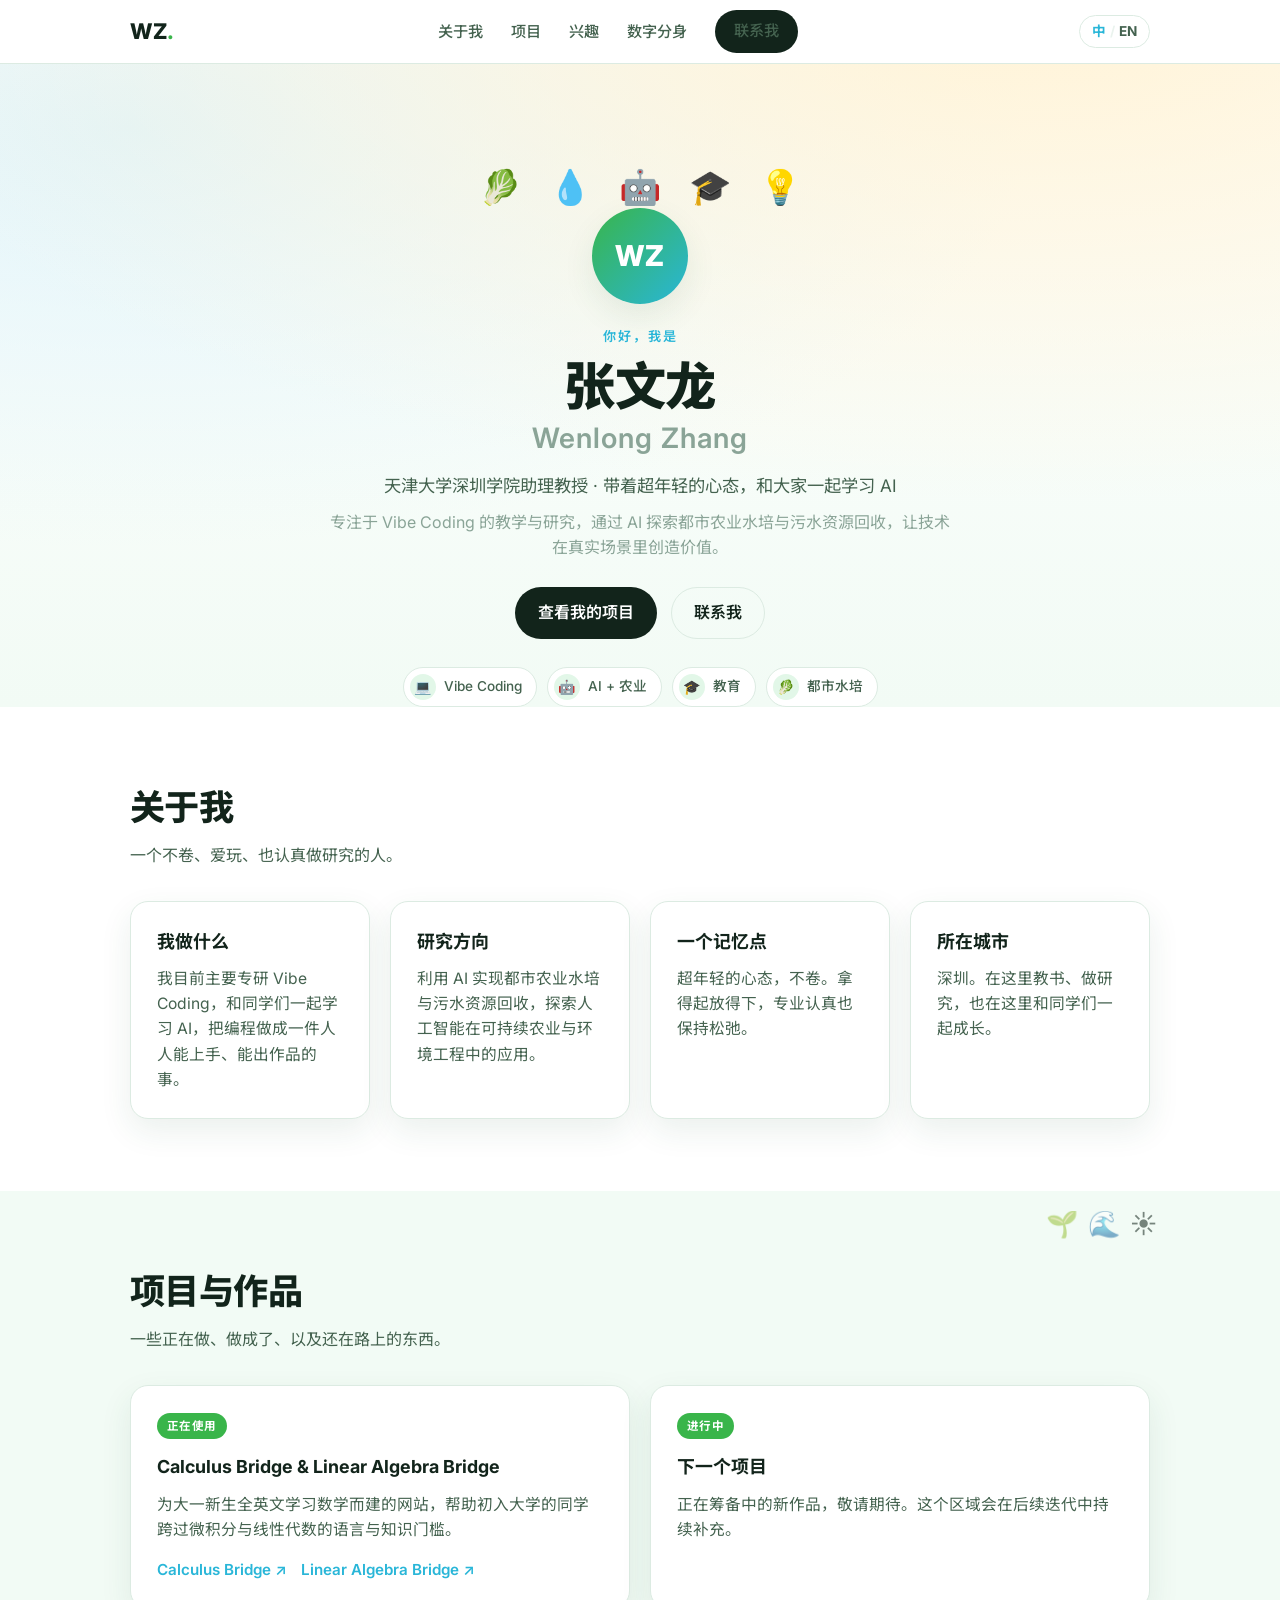
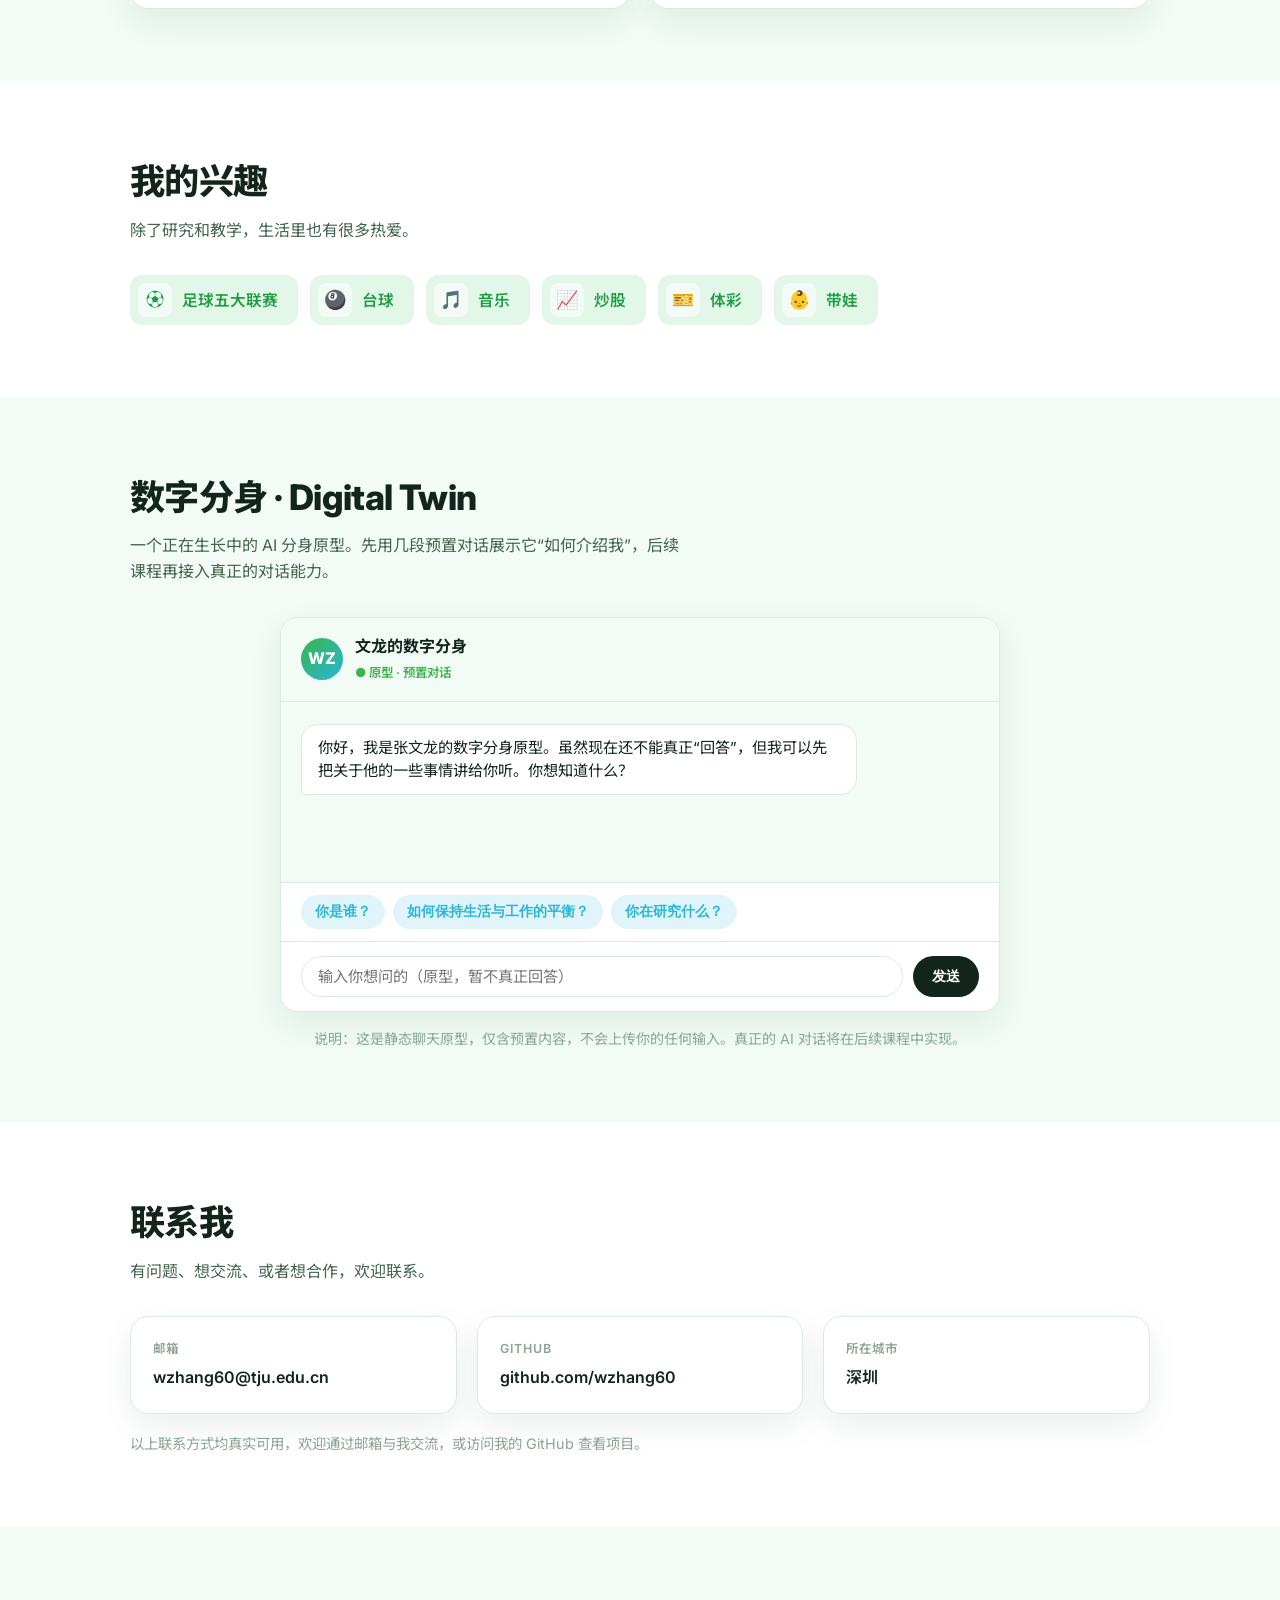
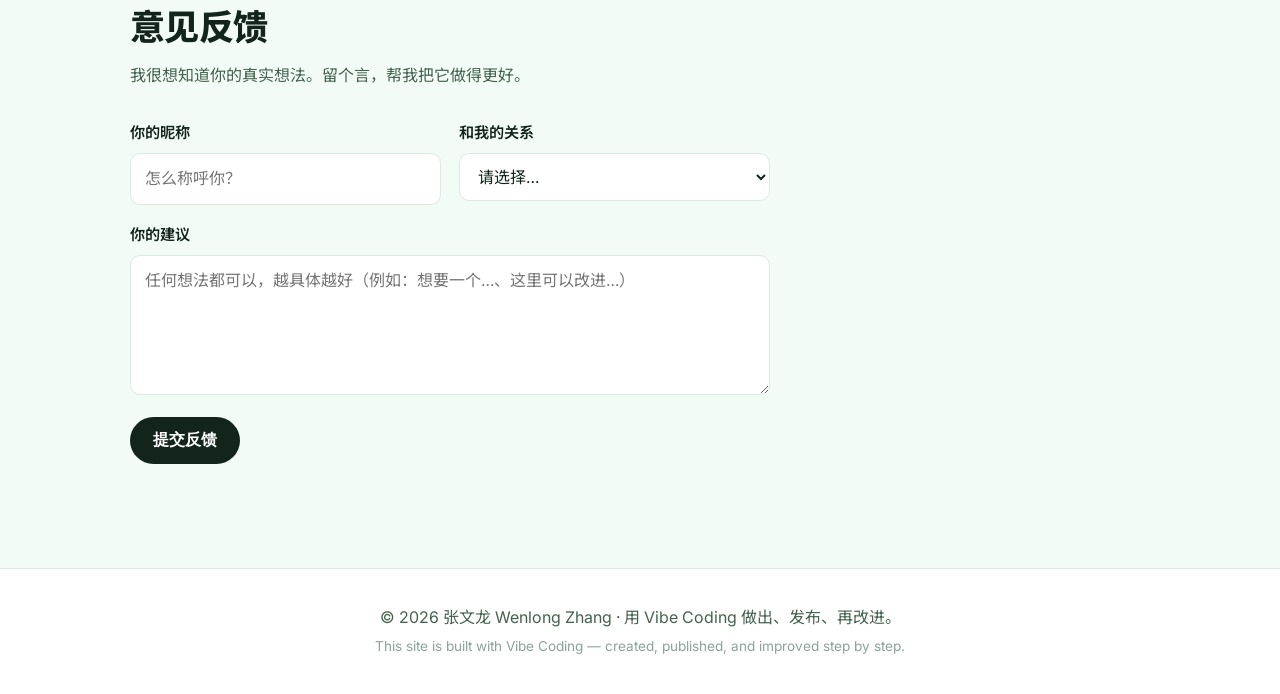
==== index.html @ 44306ead "Add files via upload" ====
<!DOCTYPE html>
<html lang="zh-CN">
<head>
  <meta charset="UTF-8" />
  <meta name="viewport" content="width=device-width, initial-scale=1.0" />
  <meta name="description" content="张文龙（Wenlong Zhang）的个人主页 —— 天津大学深圳学院助理教授，专注 Vibe Coding，通过 AI 实现都市农业水培与污水资源回收。" />
  <meta name="author" content="张文龙 Wenlong Zhang" />
  <title>张文龙 Wenlong Zhang · 个人主页</title>
  <link rel="preconnect" href="https://fonts.googleapis.com" />
  <link rel="preconnect" href="https://fonts.gstatic.com" crossorigin />
  <link href="https://fonts.googleapis.com/css2?family=Inter:wght@400;500;600;700;800&family=Noto+Sans+SC:wght@400;500;700;900&display=swap" rel="stylesheet" />
  <link rel="stylesheet" href="css/styles.css" />
</head>
<body data-lang="zh">
  <!-- 顶部导航 -->
  <header class="site-header">
    <nav class="nav container" aria-label="主导航">
      <a class="nav__brand" href="#top">WZ<span class="nav__brand-dot">.</span></a>
      <button class="nav__toggle" id="navToggle" aria-label="展开菜单" aria-expanded="false">
        <span></span><span></span><span></span>
      </button>
      <ul class="nav__list" id="navList">
        <li><a href="#about">关于我</a></li>
        <li><a href="#projects">项目</a></li>
        <li><a href="#interests">兴趣</a></li>
        <li><a href="#digital-twin">数字分身</a></li>
        <li><a class="btn btn--primary btn--small" href="#contact">联系我</a></li>
      </ul>
      <a class="lang-switch" href="index-en.html" aria-label="Switch to English">
        <span class="lang-switch__cur">中</span><span class="lang-switch__bar">/</span><span>EN</span>
      </a>
    </nav>
  </header>

  <main id="top">
    <!-- Hero 首屏 -->
    <section class="hero">
      <div class="hero__visual" aria-hidden="true">
        <span class="hero__emoji">🥬</span>
        <span class="hero__emoji">💧</span>
        <span class="hero__emoji">🤖</span>
        <span class="hero__emoji">🎓</span>
        <span class="hero__emoji">💡</span>
      </div>
      <div class="container hero__inner">
        <div class="hero__avatar" aria-hidden="true">
          <!-- 头像占位：字母徽标，等真实头像后再替换 -->
          <span class="hero__avatar-initials">WZ</span>
        </div>
        <p class="hero__eyebrow">你好，我是</p>
        <h1 class="hero__name">张文龙 <span class="hero__name-en">Wenlong Zhang</span></h1>
        <p class="hero__tagline">天津大学深圳学院助理教授 · 带着超年轻的心态，和大家一起学习 AI</p>
        <p class="hero__desc">专注于 Vibe Coding 的教学与研究，通过 AI 探索都市农业水培与污水资源回收，让技术在真实场景里创造价值。</p>
        <div class="hero__actions">
          <a class="btn btn--primary" href="#projects">查看我的项目</a>
          <a class="btn btn--ghost" href="#contact">联系我</a>
        </div>
        <div class="hero__chips" aria-label="标签">
          <span class="chip"><span class="chip__icon" aria-hidden="true">💻</span>Vibe Coding</span>
          <span class="chip"><span class="chip__icon" aria-hidden="true">🤖</span>AI + 农业</span>
          <span class="chip"><span class="chip__icon" aria-hidden="true">🎓</span>教育</span>
          <span class="chip"><span class="chip__icon" aria-hidden="true">🥬</span>都市水培</span>
        </div>
      </div>
    </section>

    <!-- 关于我 -->
    <section id="about" class="section">
      <div class="container">
        <h2 class="section__title">关于我</h2>
        <p class="section__lead">一个不卷、爱玩、也认真做研究的人。</p>
        <div class="card-grid">
          <article class="card">
            <h3 class="card__title">我做什么</h3>
            <p class="card__body">我目前主要专研 Vibe Coding，和同学们一起学习 AI，把编程做成一件人人能上手、能出作品的事。</p>
          </article>
          <article class="card">
            <h3 class="card__title">研究方向</h3>
            <p class="card__body">利用 AI 实现都市农业水培与污水资源回收，探索人工智能在可持续农业与环境工程中的应用。</p>
          </article>
          <article class="card">
            <h3 class="card__title">一个记忆点</h3>
            <p class="card__body">超年轻的心态，不卷。拿得起放得下，专业认真也保持松弛。</p>
          </article>
          <article class="card">
            <h3 class="card__title">所在城市</h3>
            <p class="card__body">深圳。在这里教书、做研究，也在这里和同学们一起成长。</p>
          </article>
        </div>
      </div>
    </section>

    <!-- 项目 / 作品 -->
    <section id="projects" class="section section--alt section--with-banner">
      <div class="banner-float" aria-hidden="true">
        <span class="banner-float__emoji">🌱</span>
        <span class="banner-float__emoji">🌊</span>
        <span class="banner-float__emoji">☀️</span>
      </div>
      <div class="container">
        <h2 class="section__title">项目与作品</h2>
        <p class="section__lead">一些正在做、做成了、以及还在路上的东西。</p>
        <div class="card-grid">
          <article class="card card--project">
            <div class="card__badge">正在使用</div>
            <h3 class="card__title">Calculus Bridge &amp; Linear Algebra Bridge</h3>
            <p class="card__body">为大一新生全英文学习数学而建的网站，帮助初入大学的同学跨过微积分与线性代数的语言与知识门槛。</p>
            <div class="card__links">
              <a class="text-link" href="https://wzhang60.github.io/calculus-bridge/" target="_blank" rel="noopener noreferrer">Calculus Bridge ↗</a>
              <a class="text-link" href="https://wzhang60.github.io/Linear-Algebra-Bridge/" target="_blank" rel="noopener noreferrer">Linear Algebra Bridge ↗</a>
            </div>
          </article>
          <article class="card card--project">
            <div class="card__badge">进行中</div>
            <h3 class="card__title">下一个项目</h3>
            <p class="card__body">正在筹备中的新作品，敬请期待。这个区域会在后续迭代中持续补充。</p>
          </article>
        </div>
      </div>
    </section>

    <!-- 兴趣爱好 -->
    <section id="interests" class="section">
      <div class="container">
        <h2 class="section__title">我的兴趣</h2>
        <p class="section__lead">除了研究和教学，生活里也有很多热爱。</p>
        <ul class="interest-list">
          <li class="interest-list__item"><span class="interest-list__icon" aria-hidden="true">⚽</span>足球五大联赛</li>
          <li class="interest-list__item"><span class="interest-list__icon" aria-hidden="true">🎱</span>台球</li>
          <li class="interest-list__item"><span class="interest-list__icon" aria-hidden="true">🎵</span>音乐</li>
          <li class="interest-list__item"><span class="interest-list__icon" aria-hidden="true">📈</span>炒股</li>
          <li class="interest-list__item"><span class="interest-list__icon" aria-hidden="true">🎫</span>体彩</li>
          <li class="interest-list__item"><span class="interest-list__icon" aria-hidden="true">👶</span>带娃</li>
        </ul>
      </div>
    </section>

    <!-- 数字分身静态聊天原型 -->
    <section id="digital-twin" class="section section--alt">
      <div class="container">
        <h2 class="section__title">数字分身 · Digital Twin</h2>
        <p class="section__lead">一个正在生长中的 AI 分身原型。先用几段预置对话展示它“如何介绍我”，后续课程再接入真正的对话能力。</p>
        <div class="twin-app">
          <div class="twin-app__head">
            <span class="twin-app__avatar" aria-hidden="true">WZ</span>
            <div>
              <strong>文龙的数字分身</strong>
              <span class="twin-app__status">● 原型 · 预置对话</span>
            </div>
          </div>
          <div class="twin-app__body" id="twinBody" aria-live="polite">
            <div class="msg msg--bot">
              <div class="msg__body">你好，我是张文龙的数字分身原型。虽然现在还不能真正“回答”，但我可以先把关于他的一些事情讲给你听。你想知道什么？</div>
            </div>
          </div>
          <div class="twin-app__suggest" id="twinSuggest">
            <button type="button" class="suggest-chip" data-q="你是谁？">你是谁？</button>
            <button type="button" class="suggest-chip" data-q="你如何保持生活和工作的平衡？">如何保持生活与工作的平衡？</button>
            <button type="button" class="suggest-chip" data-q="你在研究什么？">你在研究什么？</button>
          </div>
          <form class="twin-app__input" id="twinForm">
            <input type="text" id="twinInput" placeholder="输入你想问的（原型，暂不真正回答）" autocomplete="off" />
            <button type="submit" class="btn btn--primary btn--small">发送</button>
          </form>
        </div>
        <p class="twin-note">说明：这是静态聊天原型，仅含预置内容，不会上传你的任何输入。真正的 AI 对话将在后续课程中实现。</p>
      </div>
    </section>

    <!-- 联系方式 -->
    <section id="contact" class="section">
      <div class="container">
        <h2 class="section__title">联系我</h2>
        <p class="section__lead">有问题、想交流、或者想合作，欢迎联系。</p>
        <div class="contact-links">
          <a class="contact-card" href="mailto:wzhang60@tju.edu.cn" id="emailLink">
            <span class="contact-card__label">邮箱</span>
            <span class="contact-card__value" id="emailValue">wzhang60@tju.edu.cn</span>
          </a>
          <a class="contact-card" href="https://github.com/wzhang60" target="_blank" rel="noopener noreferrer" id="githubLink">
            <span class="contact-card__label">GitHub</span>
            <span class="contact-card__value" id="githubValue">github.com/wzhang60</span>
          </a>
          <div class="contact-card">
            <span class="contact-card__label">所在城市</span>
            <span class="contact-card__value">深圳</span>
          </div>
        </div>
        <p class="contact-note">以上联系方式均真实可用，欢迎通过邮箱与我交流，或访问我的 GitHub 查看项目。</p>
      </div>
    </section>
  
    <!-- 意见反馈 -->
    <section id="feedback" class="section section--alt">
      <div class="container">
        <h2 class="section__title">意见反馈</h2>
        <p class="section__lead">我很想知道你的真实想法。留个言，帮我把它做得更好。</p>
        <form class="fb-form" id="feedbackForm" novalidate>
          <div class="fb-fields">
            <div class="fb-field">
              <label class="fb-label" for="fbVisitorName">你的昵称</label>
              <input class="fb-input" type="text" id="fbVisitorName" name="visitor_name" maxlength="80" placeholder="怎么称呼你？" autocomplete="nickname" />
            </div>
            <div class="fb-field">
              <label class="fb-label" for="fbRelationship">和我的关系</label>
              <select class="fb-input" id="fbRelationship" name="relationship">
                <option value="">请选择…</option>
                <option value="friend">朋友</option>
                <option value="family">亲人</option>
                <option value="classmate">同学</option>
                <option value="colleague">同事</option>
                <option value="teacher">老师</option>
                <option value="student">学生</option>
                <option value="other">其他</option>
              </select>
            </div>
            <div class="fb-field fb-field--wide">
              <label class="fb-label" for="fbMessage">你的建议</label>
              <textarea class="fb-input fb-textarea" id="fbMessage" name="message" maxlength="2000" placeholder="任何想法都可以，越具体越好（例如：想要一个…、这里可以改进…）"></textarea>
            </div>
          </div>
          <div class="fb-actions">
            <button type="submit" class="btn btn--primary" id="fbSubmit">提交反馈</button>
          </div>
          <p class="fb-status" id="fbStatus" role="status" aria-live="polite"></p>
        </form>
      </div>
    </section>

</main>

  <footer class="site-footer">
    <div class="container">
      <p>© 2026 张文龙 Wenlong Zhang · 用 Vibe Coding 做出、发布、再改进。</p>
      <p class="site-footer__small">This site is built with Vibe Coding — created, published, and improved step by step.</p>
    </div>
  </footer>

  <script src="js/main.js"></script>
  <script src="js/feedback.js"></script>
</body>
</html>
---- css/styles.css ----
/* ==========================================================================
   寮犳枃榫?路 涓汉涓婚〉 V2
   璁捐璇█锛氶兘甯傚啘涓氭按鍩逛富棰?鈥斺€?鍏?/ 姘?/ 缁垮彾鑿?/ 娓呮柊娌绘剤 / 娲绘臣绉戞妧
   涓昏壊鏉匡細鏅ㄥ厜閲?路 姘村煿闈?路 缁垮彾缁?路 娓呴€忚摑 路 鏆栫櫧
   ========================================================================== */

:root {
  /* 鑹插僵绯荤粺锛堟按鍩逛富棰橈級 */
  --c-bg: #ffffff;
  --c-bg-alt: #f2fbf5;        /* 娴呮按鍩圭豢搴?*/
  --c-ink: #12241b;          /* 娣卞眰澧ㄧ豢/涓绘枃瀛?*/
  --c-ink-soft: #44624f;      /* 娆＄骇鏂囧瓧锛堟按钘荤豢锛?*/
  --c-ink-mute: #8aa497;      /* 寮卞寲鏂囧瓧 */

  /* 鏅ㄥ厜閲戦粍 鈥斺€?鍏?*/
  --c-sun: #ffb830;           /* 闃冲厜閲?*/
  --c-sun-soft: #fff3d6;      /* 鏅ㄥ厜搴?*/
  --c-sun-line: #f3dca8;

  /* 缁垮彾缁?鈥斺€?缁垮彾鑿?*/
  --c-leaf: #39b54a;          /* 涓荤豢鍙剁豢 */
  --c-leaf-deep: #1f9d43;     /* 娣辩繝缁?*/
  --c-leaf-soft: #e2f7e8;     /* 娴呯豢搴?*/
  --c-lime: #a8d94a;          /* 鏄庝寒闈掓煚 */

  /* 娓呴€忚摑/姘村煿闈?鈥斺€?姘?*/
  --c-aqua: #29b6d8;          /* 姘村煿闈掞紙涓伙級 */
  --c-water: #3aa9e0;         /* 娓呮緢姘磋摑 */
  --c-water-deep: #1f7ea8;    /* 娣辨按钃?*/
  --c-aqua-soft: #e1f4fa;     /* 娴呮按钃濆簳 */

  --c-line: #dcebe2;          /* 鍒嗛殧绾匡紙娴呯豢锛?*/

  /* 鍦嗚涓庨槾褰?*/
  --radius: 18px;
  --radius-sm: 12px;
  --shadow: 0 12px 32px rgba(30, 90, 55, 0.09);
  --shadow-hover: 0 20px 44px rgba(30, 90, 55, 0.16);

  /* 甯冨眬 */
  --container: 1060px;
  --gap: 20px;
  --header-h: 64px;
}

/* --- Reset --- */
*,
*::before,
*::after { box-sizing: border-box; }
html { scroll-behavior: smooth; }
body {
  margin: 0;
  font-family: "Inter", "Noto Sans SC", system-ui, -apple-system, Segoe UI, Roboto, sans-serif;
  color: var(--c-ink);
  background: var(--c-bg);
  line-height: 1.6;
  -webkit-font-smoothing: antialiased;
}
a { color: inherit; text-decoration: none; }
ul { list-style: none; margin: 0; padding: 0; }
h1, h2, h3, p { margin: 0; }

.container {
  width: 100%;
  max-width: var(--container);
  margin: 0 auto;
  padding: 0 var(--gap);
}

/* --- 椤堕儴瀵艰埅 --- */
.site-header {
  position: sticky;
  top: 0;
  z-index: 50;
  background: rgba(255, 255, 255, 0.82);
  backdrop-filter: saturate(180%) blur(12px);
  border-bottom: 1px solid var(--c-line);
  height: var(--header-h);
  display: flex;
  align-items: center;
}
.nav {
  display: flex;
  align-items: center;
  justify-content: space-between;
  width: 100%;
}
.nav__brand {
  font-weight: 800;
  font-size: 1.35rem;
  letter-spacing: 0.5px;
  color: var(--c-ink);
}
.nav__brand-dot { color: var(--c-leaf); }
.nav__list {
  display: flex;
  align-items: center;
  gap: 28px;
}
.nav__list a {
  font-size: 0.95rem;
  color: var(--c-ink-soft);
  font-weight: 500;
  transition: color 0.15s ease;
}
.nav__list a:hover { color: var(--c-aqua); }
.lang-switch {
  margin-left: 18px;
  font-size: 0.85rem;
  font-weight: 700;
  color: var(--c-ink-soft);
  white-space: nowrap;
  border: 1px solid var(--c-line);
  border-radius: 999px;
  padding: 5px 12px;
  display: inline-flex;
  align-items: center;
  gap: 4px;
  transition: color 0.15s ease, border-color 0.15s ease, background 0.15s ease;
}
.lang-switch__cur { color: var(--c-aqua); }
.lang-switch__bar { color: var(--c-line); opacity: 0.6; }
.lang-switch:hover { color: var(--c-aqua); border-color: var(--c-aqua); }
@media (max-width: 720px) {
  .lang-switch { margin-left: 0; position: absolute; right: 64px; top: 18px; }
}

/* 姹夊牎鎸夐挳锛堢Щ鍔ㄧ锛?*/
.nav__toggle {
  display: none;
  flex-direction: column;
  gap: 5px;
  background: none;
  border: 0;
  cursor: pointer;
  padding: 8px;
}
.nav__toggle span {
  width: 24px;
  height: 2px;
  background: var(--c-ink);
  border-radius: 2px;
  transition: transform 0.2s ease, opacity 0.2s ease;
}

/* --- 鎸夐挳 --- */
.btn {
  display: inline-flex;
  align-items: center;
  justify-content: center;
  gap: 6px;
  font-weight: 600;
  font-size: 1rem;
  padding: 12px 22px;
  border-radius: 999px;
  border: 1px solid transparent;
  cursor: pointer;
  transition: transform 0.12s ease, box-shadow 0.2s ease, background 0.2s ease;
}
.btn:active { transform: translateY(1px); }
.btn--primary {
  background: var(--c-ink);
  color: #fff;
}
.btn--primary:hover {
  background: var(--c-aqua);
  box-shadow: var(--shadow-hover);
}
.btn--ghost {
  background: transparent;
  color: var(--c-ink);
  border-color: var(--c-line);
}
.btn--ghost:hover { border-color: var(--c-leaf); color: var(--c-leaf); }
.btn--small { padding: 8px 18px; font-size: 0.9rem; }

/* --- Hero --- */
.hero {
  position: relative;
  overflow: hidden;
  padding: 72px 0 0;
  background:
    radial-gradient(1200px 500px at 80% -10%, var(--c-sun-soft), transparent),
    radial-gradient(900px 420px at 10% 10%, var(--c-aqua-soft), transparent),
    linear-gradient(180deg, #fff 0%, var(--c-bg-alt) 100%);
}
.hero__visual {
  position: relative;
  width: 100%;
  margin: 34px auto 0;
  max-width: 640px;
  padding: 0 var(--gap);
  text-align: center;
}
.hero__visual::before {
  content: '';
  position: absolute;
  inset: -18px;
  background: linear-gradient(135deg, var(--c-sun-soft), var(--c-aqua-soft));
  border-radius: calc(var(--radius) + 12px);
  z-index: -1;
  opacity: 0.6;
}
.hero__emoji {
  display: inline-block;
  font-size: 34px;
  line-height: 1;
  margin: 0 12px;
  vertical-align: middle;
}
.hero__inner {
  position: relative;
  z-index: 2;
  text-align: center;
  padding-top: 4px;
}
.hero__avatar {
  width: 96px;
  height: 96px;
  margin: 0 auto 22px;
  border-radius: 50%;
  background: linear-gradient(135deg, var(--c-leaf), var(--c-aqua));
  display: flex;
  align-items: center;
  justify-content: center;
  box-shadow: var(--shadow);
}
.hero__avatar-initials {
  color: #fff;
  font-weight: 800;
  font-size: 1.8rem;
  letter-spacing: 1px;
}
.hero__eyebrow {
  color: var(--c-aqua);
  font-weight: 600;
  letter-spacing: 2px;
  text-transform: uppercase;
  font-size: 0.82rem;
  margin-bottom: 10px;
}
.hero__name {
  font-size: clamp(2rem, 6vw, 3.2rem);
  font-weight: 900;
  line-height: 1.15;
  letter-spacing: -0.5px;
}
.hero__name-en {
  display: block;
  font-size: 0.55em;
  font-weight: 600;
  color: var(--c-ink-mute);
  letter-spacing: 1px;
  margin-top: 6px;
}
.hero__tagline {
  margin: 18px auto 10px;
  max-width: 640px;
  color: var(--c-ink-soft);
  font-size: 1.08rem;
}
.hero__desc {
  max-width: 620px;
  margin: 0 auto;
  color: var(--c-ink-mute);
  font-size: 1rem;
}
.hero__actions {
  margin-top: 26px;
  display: flex;
  gap: 14px;
  justify-content: center;
  flex-wrap: wrap;
}
.hero__chips {
  margin-top: 28px;
  display: flex;
  flex-wrap: wrap;
  gap: 10px;
  justify-content: center;
}
.chip {
  background: #fff;
  border: 1px solid var(--c-line);
  color: var(--c-ink-soft);
  font-size: 0.85rem;
  font-weight: 500;
  padding: 6px 14px 6px 6px;
  border-radius: 999px;
  display: flex;
  align-items: center;
  gap: 8px;
}
.chip__icon {
  width: 26px;
  height: 26px;
  border-radius: 50%;
  display: inline-flex;
  align-items: center;
  justify-content: center;
  background: var(--c-leaf-soft);
  font-size: 14px;
  line-height: 1;
  flex: 0 0 26px;
}

/* --- 板块横幅浮动装饰 --- */
.section--with-banner { position: relative; }
.section--with-banner .container { position: relative; z-index: 1; }
.banner-float {
  position: absolute;
  top: 20px;
  right: 20px;
  width: 220px;
  opacity: 0.55;
  pointer-events: none;
  z-index: 0;
  border-radius: var(--radius);
  overflow: hidden;
}
.banner-float__emoji {
  display: inline-block;
  font-size: 26px;
  line-height: 1;
  margin-left: 6px;
}
@media (max-width: 720px) { .banner-float { display: none; } }
.banner-float__emoji {
  display: inline-block;
  font-size: 26px;
  line-height: 1;
  margin-left: 6px;
}

/* --- 閫氱敤 Section --- */
.section { padding: 72px 0; }
.section--alt { background: var(--c-bg-alt); }
.section__title {
  font-size: clamp(1.6rem, 4vw, 2.2rem);
  font-weight: 800;
  letter-spacing: -0.6px;
  margin-bottom: 8px;
}
.section__lead {
  color: var(--c-ink-soft);
  margin-bottom: 32px;
  max-width: 560px;
}

/* --- 鍗＄墖缃戞牸 --- */
.card-grid {
  display: grid;
  grid-template-columns: repeat(auto-fit, minmax(240px, 1fr));
  gap: var(--gap);
}
.card {
  background: #fff;
  border: 1px solid var(--c-line);
  border-radius: var(--radius);
  padding: 26px;
  box-shadow: var(--shadow);
  transition: transform 0.16s ease, box-shadow 0.2s ease;
}
.card:hover { transform: translateY(-4px); box-shadow: var(--shadow-hover); }
.card__title {
  font-size: 1.12rem;
  font-weight: 700;
  margin-bottom: 10px;
}
.card__body { color: var(--c-ink-soft); font-size: 0.98rem; }

.card--project { position: relative; }
.card__badge {
  display: inline-block;
  font-size: 0.72rem;
  font-weight: 700;
  letter-spacing: 0.4px;
  padding: 4px 10px;
  border-radius: 999px;
  margin-bottom: 14px;
  color: #fff;
  background: var(--c-leaf);
}
.card__links {
  margin-top: 16px;
  display: flex;
  flex-wrap: wrap;
  gap: 14px;
}
.text-link {
  color: var(--c-aqua);
  font-weight: 600;
  font-size: 0.95rem;
}
.text-link:hover { text-decoration: underline; }

/* --- 鍏磋叮 --- */
.interest-list {
  display: flex;
  flex-wrap: wrap;
  gap: 12px;
}
.interest-list__item {
  background: var(--c-leaf-soft);
  color: var(--c-leaf-deep);
  font-weight: 600;
  font-size: 0.98rem;
  padding: 8px 20px 8px 8px;
  border-radius: var(--radius-sm);
  display: flex;
  align-items: center;
  gap: 10px;
}
.interest-list__icon {
  width: 34px;
  height: 34px;
  border-radius: 8px;
  display: inline-flex;
  align-items: center;
  justify-content: center;
  background: var(--c-bg-alt);
  font-size: 18px;
  line-height: 1;
  flex: 0 0 34px;
}

/* --- 鏁板瓧鍒嗚韩鑱婂ぉ鍘熷瀷 --- */
.twin-app {
  background: #fff;
  border: 1px solid var(--c-line);
  border-radius: var(--radius);
  box-shadow: var(--shadow);
  overflow: hidden;
  max-width: 720px;
  margin: 0 auto;
  display: flex;
  flex-direction: column;
}
.twin-app__head {
  display: flex;
  align-items: center;
  gap: 12px;
  padding: 16px 20px;
  border-bottom: 1px solid var(--c-line);
  background: var(--c-bg-alt);
}
.twin-app__avatar {
  width: 42px;
  height: 42px;
  border-radius: 50%;
  background: linear-gradient(135deg, var(--c-leaf), var(--c-aqua));
  color: #fff;
  font-weight: 800;
  display: flex;
  align-items: center;
  justify-content: center;
}
.twin-app__head strong { display: block; font-size: 1rem; }
.twin-app__status {
  font-size: 0.78rem;
  color: var(--c-leaf);
  font-weight: 600;
}
.twin-app__body {
  padding: 22px 20px;
  min-height: 180px;
  max-height: 360px;
  overflow-y: auto;
  background: var(--c-bg-alt);
  display: flex;
  flex-direction: column;
  gap: 14px;
}
.msg { display: flex; }
.msg--bot { justify-content: flex-start; }
.msg--user { justify-content: flex-end; }
.msg__body {
  max-width: 82%;
  padding: 12px 16px;
  border-radius: 16px;
  font-size: 0.95rem;
  line-height: 1.5;
}
.msg--bot .msg__body {
  background: #fff;
  border: 1px solid var(--c-line);
  color: var(--c-ink);
  border-bottom-left-radius: 4px;
}
.msg--user .msg__body {
  background: var(--c-aqua);
  color: #fff;
  border-bottom-right-radius: 4px;
}
.twin-app__suggest {
  padding: 12px 20px;
  display: flex;
  flex-wrap: wrap;
  gap: 8px;
  border-top: 1px solid var(--c-line);
}
.suggest-chip {
  background: var(--c-aqua-soft);
  color: var(--c-aqua);
  border: 0;
  font-weight: 600;
  font-size: 0.85rem;
  padding: 8px 14px;
  border-radius: 999px;
  cursor: pointer;
  transition: background 0.15s ease;
}
.suggest-chip:hover { background: var(--c-leaf-soft); color: var(--c-leaf); }
.twin-app__input {
  display: flex;
  gap: 10px;
  padding: 14px 20px;
  border-top: 1px solid var(--c-line);
}
.twin-app__input input {
  flex: 1;
  border: 1px solid var(--c-line);
  border-radius: 999px;
  padding: 10px 16px;
  font-size: 0.95rem;
  font-family: inherit;
}
.twin-app__input input:focus { outline: none; border-color: var(--c-aqua); }
.twin-note {
  margin-top: 16px;
  text-align: center;
  color: var(--c-ink-mute);
  font-size: 0.88rem;
}

/* --- 鑱旂郴鏂瑰紡 --- */
.contact-links {
  display: grid;
  grid-template-columns: repeat(auto-fit, minmax(220px, 1fr));
  gap: var(--gap);
}
.contact-card {
  background: #fff;
  border: 1px solid var(--c-line);
  border-radius: var(--radius);
  padding: 22px;
  display: flex;
  flex-direction: column;
  gap: 6px;
  box-shadow: var(--shadow);
  transition: transform 0.16s ease, box-shadow 0.2s ease, border-color 0.2s ease;
}
.contact-card:hover { transform: translateY(-4px); box-shadow: var(--shadow-hover); border-color: var(--c-aqua); }
.contact-card__label {
  font-size: 0.78rem;
  text-transform: uppercase;
  letter-spacing: 1px;
  color: var(--c-ink-mute);
  font-weight: 600;
}
.contact-card__value { font-weight: 600; font-size: 1rem; color: var(--c-ink); }
.contact-note { margin-top: 18px; color: var(--c-ink-mute); font-size: 0.9rem; }

/* --- 椤佃剼 --- */
.site-footer {
  border-top: 1px solid var(--c-line);
  padding: 36px 0;
  text-align: center;
  color: var(--c-ink-soft);
}
.site-footer__small { margin-top: 6px; color: var(--c-ink-mute); font-size: 0.85rem; }

/* --- 鍝嶅簲寮忥細绉诲姩绔?--- */
@media (max-width: 720px) {
  .section { padding: 56px 0; }
  .hero { padding: 52px 0 48px; }

  .nav__toggle { display: flex; }
  .nav__list {
    position: absolute;
    top: var(--header-h);
    left: 0;
    right: 0;
    flex-direction: column;
    align-items: flex-start;
    gap: 4px;
    background: #fff;
    border-bottom: 1px solid var(--c-line);
    padding: 14px 24px 20px;
    display: none;
    box-shadow: var(--shadow);
  }
  .nav__list.is-open { display: flex; }
  .nav__list li { width: 100%; }
  .nav__list a { display: block; padding: 10px 0; }

  .hero__actions .btn { width: 100%; }
}

/* ==========================================================================
   Feedback form (shared zh/en)
   Colors reuse existing CSS variables. Zero-dependency static page.
   ========================================================================== */
.fb-form { max-width: 640px; }
.fb-fields { display: grid; gap: 18px; grid-template-columns: 1fr; }
.fb-field { display: flex; flex-direction: column; gap: 8px; }
.fb-label { font-weight: 600; color: var(--c-ink); font-size: 0.95rem; }
.fb-input {
  font: inherit;
  width: 100%;
  padding: 12px 14px;
  border: 1px solid var(--c-line);
  border-radius: 10px;
  background: var(--c-bg);
  color: var(--c-ink);
  transition: border-color 0.2s ease, box-shadow 0.2s ease;
}
.fb-input:focus {
  outline: none;
  border-color: var(--c-leaf);
  box-shadow: 0 0 0 3px var(--c-leaf-soft);
}
.fb-textarea { min-height: 140px; resize: vertical; }
.fb-actions { margin-top: 22px; }
.fb-status {
  margin-top: 14px;
  font-size: 0.92rem;
  min-height: 1.2em;
}
.fb-status--ok { color: var(--c-leaf-deep); }
.fb-status--err { color: #c0392b; }
.fb-status--sending { color: var(--c-ink-soft); }

/* Wider message field on larger screens */
@media (min-width: 640px) {
  .fb-fields { grid-template-columns: 1fr 1fr; }
  .fb-field--wide { grid-column: 1 / -1; }
}
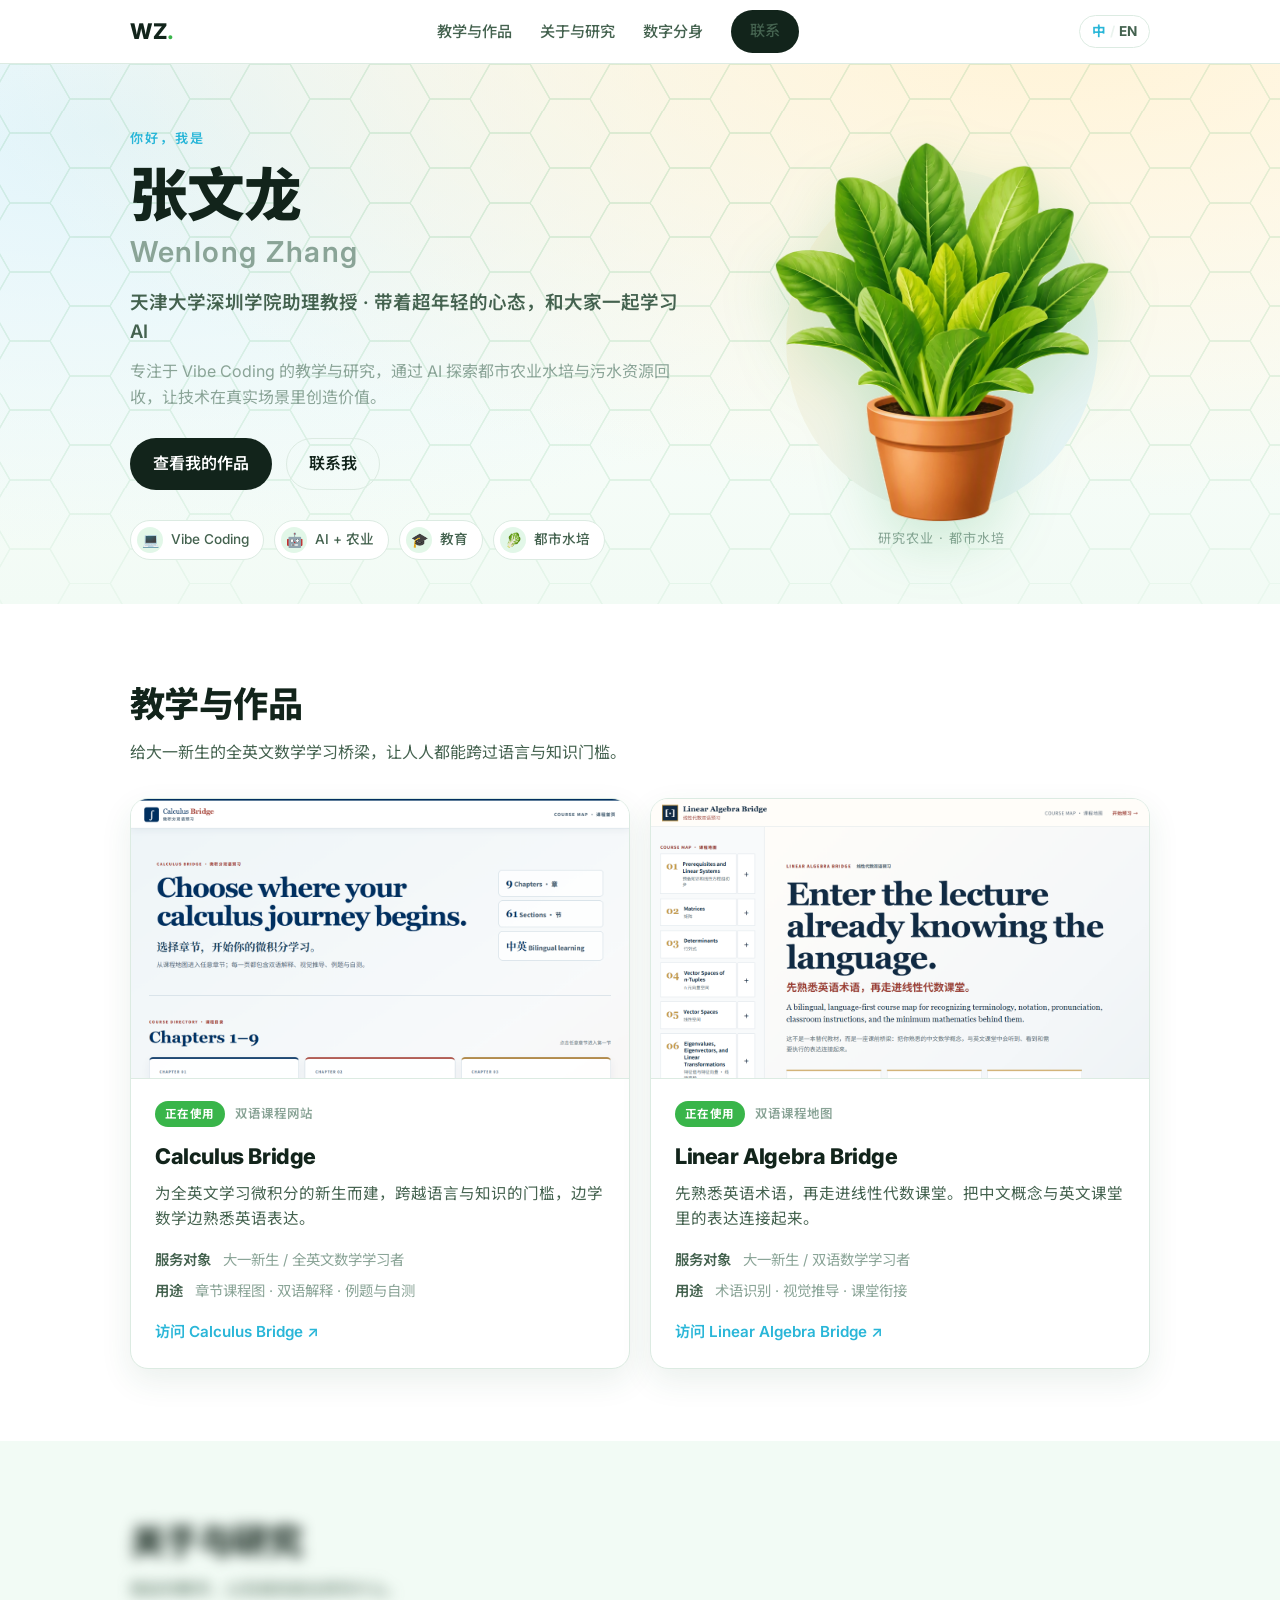
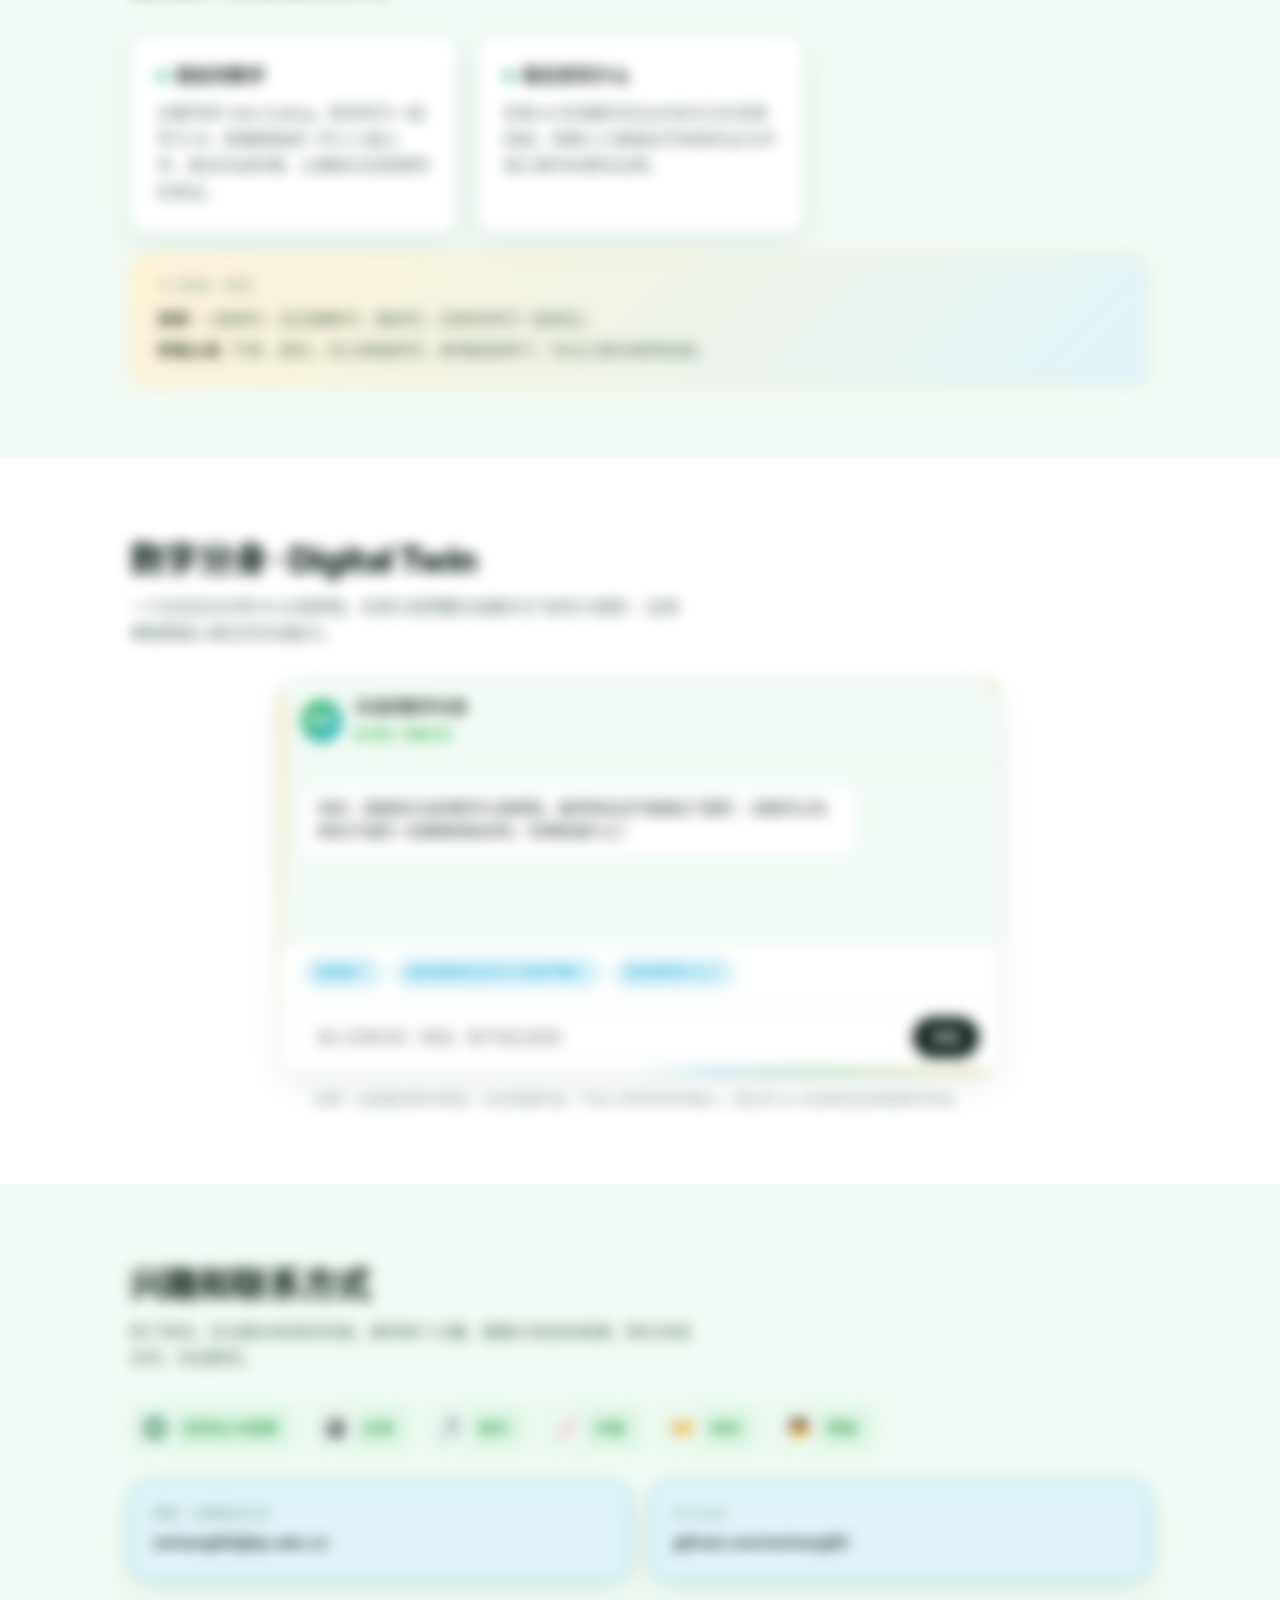
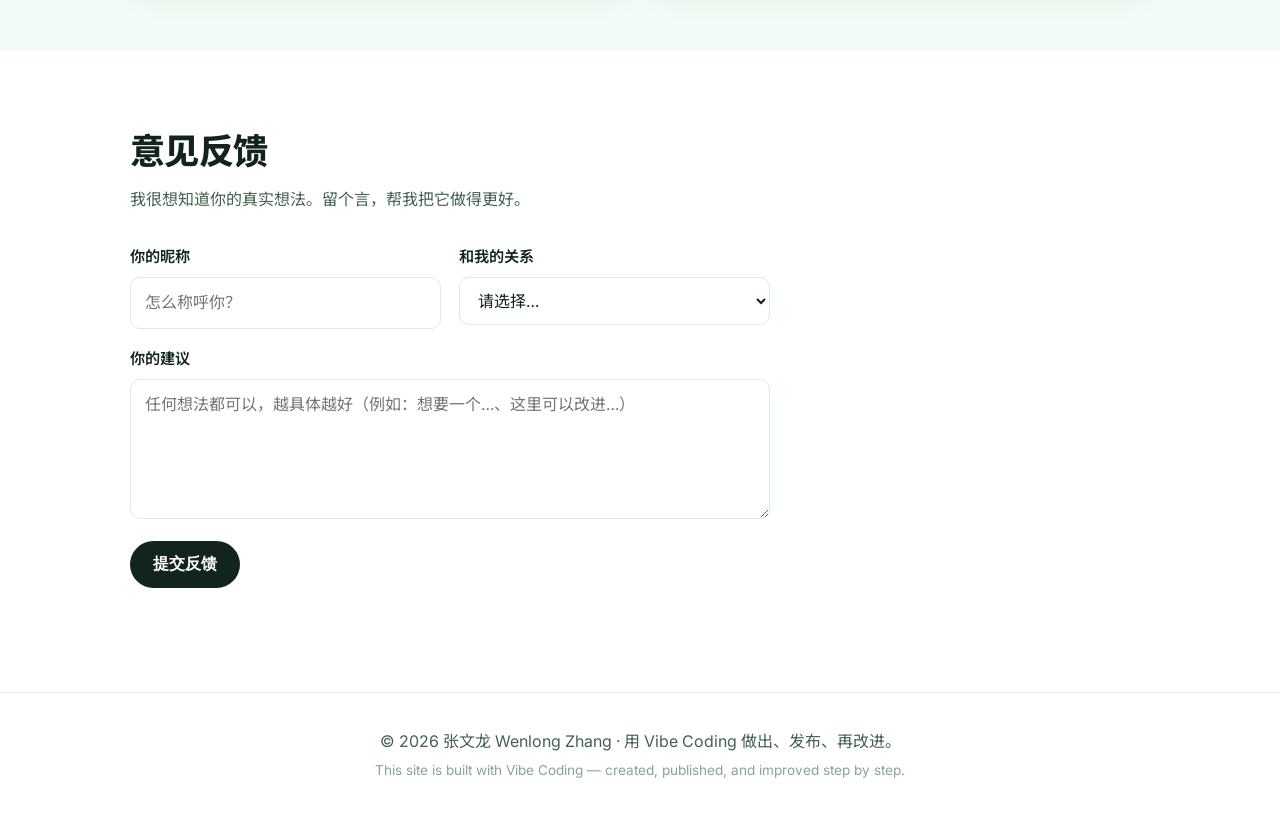
==== commit 3c3dae56: "v2.3: 兴趣与联系方式板块 + 数字分身问答 + 经典绿色足球图标" ====
--- a/index.html
+++ b/index.html
@@ -5,14 +5,22 @@
   <meta name="viewport" content="width=device-width, initial-scale=1.0" />
   <meta name="description" content="张文龙（Wenlong Zhang）的个人主页 —— 天津大学深圳学院助理教授，专注 Vibe Coding，通过 AI 实现都市农业水培与污水资源回收。" />
   <meta name="author" content="张文龙 Wenlong Zhang" />
-  <title>张文龙 Wenlong Zhang · 个人主页</title>
+  <title>张文龙 Wenlong Zhang · 个人主页 · V2.3 预览</title>
+  <!-- 预览 v2.3：方案A 双栏首屏 + 展示卡化教学与作品 + 收敛特效（六边形只放首屏，彩色动态边框只留数字分身） -->
   <link rel="preconnect" href="https://fonts.googleapis.com" />
   <link rel="preconnect" href="https://fonts.gstatic.com" crossorigin />
   <link href="https://fonts.googleapis.com/css2?family=Inter:wght@400;500;600;700;800&family=Noto+Sans+SC:wght@400;500;700;900&display=swap" rel="stylesheet" />
-  <link rel="stylesheet" href="css/styles.css" />
+  <link rel="stylesheet" href="css/styles.css?v=v23" />
+  <style>
+    /* 兜底内联样式：确保首屏身份信息优先清晰呈现，避免角色信息迟到 */
+    .hero__inner { opacity: 1; }
+  </style>
 </head>
 <body data-lang="zh">
-  <!-- 顶部导航 -->
+  <!-- 顶部滚动进度条（保留：轻量科技感） -->
+  <div class="scroll-progress" aria-hidden="true"><div class="scroll-progress__bar"></div></div>
+
+  <!-- 顶部导航：方案A 四段入口，保留中英文切换 -->
   <header class="site-header">
     <nav class="nav container" aria-label="主导航">
       <a class="nav__brand" href="#top">WZ<span class="nav__brand-dot">.</span></a>
@@ -20,11 +28,10 @@
         <span></span><span></span><span></span>
       </button>
       <ul class="nav__list" id="navList">
-        <li><a href="#about">关于我</a></li>
-        <li><a href="#projects">项目</a></li>
-        <li><a href="#interests">兴趣</a></li>
+        <li><a href="#works">教学与作品</a></li>
+        <li><a href="#about">关于与研究</a></li>
         <li><a href="#digital-twin">数字分身</a></li>
-        <li><a class="btn btn--primary btn--small" href="#contact">联系我</a></li>
+        <li><a class="btn btn--primary btn--small" href="#contact">联系</a></li>
       </ul>
       <a class="lang-switch" href="index-en.html" aria-label="Switch to English">
         <span class="lang-switch__cur">中</span><span class="lang-switch__bar">/</span><span>EN</span>
@@ -33,113 +40,108 @@
   </header>
 
   <main id="top">
-    <!-- Hero 首屏 -->
+    <!-- 首屏 Hero：方案A 双栏 —— 左侧身份信息，右侧缩小植物，让"研究农业"意象与身份同时出现 -->
     <section class="hero">
-      <div class="hero__visual" aria-hidden="true">
-        <span class="hero__emoji">🥬</span>
-        <span class="hero__emoji">💧</span>
-        <span class="hero__emoji">🤖</span>
-        <span class="hero__emoji">🎓</span>
-        <span class="hero__emoji">💡</span>
-      </div>
       <div class="container hero__inner">
-        <div class="hero__avatar" aria-hidden="true">
-          <!-- 头像占位：字母徽标，等真实头像后再替换 -->
-          <span class="hero__avatar-initials">WZ</span>
-        </div>
-        <p class="hero__eyebrow">你好，我是</p>
-        <h1 class="hero__name">张文龙 <span class="hero__name-en">Wenlong Zhang</span></h1>
-        <p class="hero__tagline">天津大学深圳学院助理教授 · 带着超年轻的心态，和大家一起学习 AI</p>
-        <p class="hero__desc">专注于 Vibe Coding 的教学与研究，通过 AI 探索都市农业水培与污水资源回收，让技术在真实场景里创造价值。</p>
-        <div class="hero__actions">
-          <a class="btn btn--primary" href="#projects">查看我的项目</a>
-          <a class="btn btn--ghost" href="#contact">联系我</a>
-        </div>
-        <div class="hero__chips" aria-label="标签">
-          <span class="chip"><span class="chip__icon" aria-hidden="true">💻</span>Vibe Coding</span>
-          <span class="chip"><span class="chip__icon" aria-hidden="true">🤖</span>AI + 农业</span>
-          <span class="chip"><span class="chip__icon" aria-hidden="true">🎓</span>教育</span>
-          <span class="chip"><span class="chip__icon" aria-hidden="true">🥬</span>都市水培</span>
-        </div>
-      </div>
-    </section>
-
-    <!-- 关于我 -->
-    <section id="about" class="section">
-      <div class="container">
-        <h2 class="section__title">关于我</h2>
-        <p class="section__lead">一个不卷、爱玩、也认真做研究的人。</p>
-        <div class="card-grid">
-          <article class="card">
-            <h3 class="card__title">我做什么</h3>
-            <p class="card__body">我目前主要专研 Vibe Coding，和同学们一起学习 AI，把编程做成一件人人能上手、能出作品的事。</p>
-          </article>
-          <article class="card">
-            <h3 class="card__title">研究方向</h3>
-            <p class="card__body">利用 AI 实现都市农业水培与污水资源回收，探索人工智能在可持续农业与环境工程中的应用。</p>
-          </article>
-          <article class="card">
-            <h3 class="card__title">一个记忆点</h3>
-            <p class="card__body">超年轻的心态，不卷。拿得起放得下，专业认真也保持松弛。</p>
-          </article>
-          <article class="card">
-            <h3 class="card__title">所在城市</h3>
-            <p class="card__body">深圳。在这里教书、做研究，也在这里和同学们一起成长。</p>
-          </article>
-        </div>
-      </div>
-    </section>
-
-    <!-- 项目 / 作品 -->
-    <section id="projects" class="section section--alt section--with-banner">
-      <div class="banner-float" aria-hidden="true">
-        <span class="banner-float__emoji">🌱</span>
-        <span class="banner-float__emoji">🌊</span>
-        <span class="banner-float__emoji">☀️</span>
-      </div>
-      <div class="container">
-        <h2 class="section__title">项目与作品</h2>
-        <p class="section__lead">一些正在做、做成了、以及还在路上的东西。</p>
-        <div class="card-grid">
-          <article class="card card--project">
-            <div class="card__badge">正在使用</div>
-            <h3 class="card__title">Calculus Bridge &amp; Linear Algebra Bridge</h3>
-            <p class="card__body">为大一新生全英文学习数学而建的网站，帮助初入大学的同学跨过微积分与线性代数的语言与知识门槛。</p>
-            <div class="card__links">
-              <a class="text-link" href="https://wzhang60.github.io/calculus-bridge/" target="_blank" rel="noopener noreferrer">Calculus Bridge ↗</a>
-              <a class="text-link" href="https://wzhang60.github.io/Linear-Algebra-Bridge/" target="_blank" rel="noopener noreferrer">Linear Algebra Bridge ↗</a>
-            </div>
-          </article>
-          <article class="card card--project">
-            <div class="card__badge">进行中</div>
-            <h3 class="card__title">下一个项目</h3>
-            <p class="card__body">正在筹备中的新作品，敬请期待。这个区域会在后续迭代中持续补充。</p>
-          </article>
-        </div>
-      </div>
-    </section>
-
-    <!-- 兴趣爱好 -->
-    <section id="interests" class="section">
-      <div class="container">
-        <h2 class="section__title">我的兴趣</h2>
-        <p class="section__lead">除了研究和教学，生活里也有很多热爱。</p>
-        <ul class="interest-list">
-          <li class="interest-list__item"><span class="interest-list__icon" aria-hidden="true">⚽</span>足球五大联赛</li>
-          <li class="interest-list__item"><span class="interest-list__icon" aria-hidden="true">🎱</span>台球</li>
-          <li class="interest-list__item"><span class="interest-list__icon" aria-hidden="true">🎵</span>音乐</li>
-          <li class="interest-list__item"><span class="interest-list__icon" aria-hidden="true">📈</span>炒股</li>
-          <li class="interest-list__item"><span class="interest-list__icon" aria-hidden="true">🎫</span>体彩</li>
-          <li class="interest-list__item"><span class="interest-list__icon" aria-hidden="true">👶</span>带娃</li>
-        </ul>
-      </div>
-    </section>
-
-    <!-- 数字分身静态聊天原型 -->
-    <section id="digital-twin" class="section section--alt">
+        <div class="hero__intro">
+          <p class="hero__eyebrow">你好，我是</p>
+          <h1 class="hero__name">张文龙 <span class="hero__name-en">Wenlong Zhang</span></h1>
+          <p class="hero__tagline">天津大学深圳学院助理教授 · 带着超年轻的心态，和大家一起学习 AI</p>
+          <p class="hero__desc">专注于 Vibe Coding 的教学与研究，通过 AI 探索都市农业水培与污水资源回收，让技术在真实场景里创造价值。</p>
+          <div class="hero__actions">
+            <a class="btn btn--primary" href="#works">查看我的作品</a>
+            <a class="btn btn--ghost" href="#contact">联系我</a>
+          </div>
+          <div class="hero__chips" aria-label="标签">
+            <span class="chip"><span class="chip__icon" aria-hidden="true">💻</span>Vibe Coding</span>
+            <span class="chip"><span class="chip__icon" aria-hidden="true">🤖</span>AI + 农业</span>
+            <span class="chip"><span class="chip__icon" aria-hidden="true">🎓</span>教育</span>
+            <span class="chip"><span class="chip__icon" aria-hidden="true">🥬</span>都市水培</span>
+          </div>
+        </div>
+        <div class="hero__visual" aria-hidden="true">
+          <div class="hero__plant">
+            <img class="hero__plant-img" src="assets/hydroponic-veg.png" alt="" width="710" height="800" loading="eager">
+          </div>
+          <p class="hero__visual-caption">研究农业 · 都市水培</p>
+        </div>
+      </div>
+    </section>
+
+    <!-- 教学与作品：两座 Bridge 各占一张展示卡（截图 + 服务对象 + 用途 + 访问入口） -->
+    <section id="works" class="section">
+      <div class="container">
+        <h2 class="section__title">教学与作品</h2>
+        <p class="section__lead">给大一新生的全英文数学学习桥梁，让人人都能跨过语言与知识门槛。</p>
+        <div class="showcase-grid">
+          <article class="showcase-card">
+            <div class="showcase-card__media">
+              <img src="assets/calculus.png" alt="Calculus Bridge 课程页截图" loading="lazy" />
+            </div>
+            <div class="showcase-card__body">
+              <div class="showcase-card__meta">
+                <span class="badge-color">正在使用</span>
+                <span class="showcase-card__type">双语课程网站</span>
+              </div>
+              <h3 class="showcase-card__title">Calculus Bridge</h3>
+              <p class="showcase-card__desc">为全英文学习微积分的新生而建，跨越语言与知识的门槛，边学数学边熟悉英语表达。</p>
+              <ul class="showcase-card__facts">
+                <li><strong>服务对象</strong> 大一新生 / 全英文数学学习者</li>
+                <li><strong>用途</strong> 章节课程图 · 双语解释 · 例题与自测</li>
+              </ul>
+              <a class="text-link" href="https://wzhang60.github.io/calculus-bridge/" target="_blank" rel="noopener noreferrer">访问 Calculus Bridge ↗</a>
+            </div>
+          </article>
+          <article class="showcase-card">
+            <div class="showcase-card__media">
+              <img src="assets/linear-algebra.png" alt="Linear Algebra Bridge 课程页截图" loading="lazy" />
+            </div>
+            <div class="showcase-card__body">
+              <div class="showcase-card__meta">
+                <span class="badge-color">正在使用</span>
+                <span class="showcase-card__type">双语课程地图</span>
+              </div>
+              <h3 class="showcase-card__title">Linear Algebra Bridge</h3>
+              <p class="showcase-card__desc">先熟悉英语术语，再走进线性代数课堂。把中文概念与英文课堂里的表达连接起来。</p>
+              <ul class="showcase-card__facts">
+                <li><strong>服务对象</strong> 大一新生 / 双语数学学习者</li>
+                <li><strong>用途</strong> 术语识别 · 视觉推导 · 课堂衔接</li>
+              </ul>
+              <a class="text-link" href="https://wzhang60.github.io/Linear-Algebra-Bridge/" target="_blank" rel="noopener noreferrer">访问 Linear Algebra Bridge ↗</a>
+            </div>
+          </article>
+        </div>
+      </div>
+    </section>
+
+    <!-- 关于与研究：介绍如何教学、研究什么；"深圳/年轻心态/不卷"集中到个人侧记 -->
+    <section id="about" class="section section--alt">
+      <div class="container">
+        <h2 class="section__title">关于与研究</h2>
+        <p class="section__lead">我如何教学，以及我到底在研究什么。</p>
+        <div class="about-grid">
+          <article class="about-card">
+            <h3 class="about-card__title">我如何教学</h3>
+            <p class="about-card__body">主要专研 Vibe Coding，和同学们一起学习 AI，把编程做成一件人人能上手、能出作品的事，让基础与创造感同时发生。</p>
+          </article>
+          <article class="about-card">
+            <h3 class="about-card__title">我在研究什么</h3>
+            <p class="about-card__body">利用 AI 实现都市农业水培与污水资源回收，探索人工智能在可持续农业与环境工程中的真实应用。</p>
+          </article>
+          <aside class="about-note">
+            <p class="about-note__label">个人侧记 · 侧记</p>
+            <p class="about-note__text"><strong>深圳</strong> 一座城市。在这里教书、做研究，也和同学们一起成长。</p>
+            <p class="about-note__text"><strong>年轻心态</strong> 不卷、爱玩、也认真做研究。拿得起放得下，专业认真也保持松弛。</p>
+          </aside>
+        </div>
+      </div>
+    </section>
+
+    <!-- 数字分身：保留独立体验区与原型标识；彩色动态光带是本文重点保留的特效区域 -->
+    <section id="digital-twin" class="section">
       <div class="container">
         <h2 class="section__title">数字分身 · Digital Twin</h2>
-        <p class="section__lead">一个正在生长中的 AI 分身原型。先用几段预置对话展示它“如何介绍我”，后续课程再接入真正的对话能力。</p>
+        <p class="section__lead">一个正在生长中的 AI 分身原型。先用几段预置对话展示它"如何介绍我"，后续课程再接入真正的对话能力。</p>
         <div class="twin-app">
           <div class="twin-app__head">
             <span class="twin-app__avatar" aria-hidden="true">WZ</span>
@@ -150,7 +152,7 @@
           </div>
           <div class="twin-app__body" id="twinBody" aria-live="polite">
             <div class="msg msg--bot">
-              <div class="msg__body">你好，我是张文龙的数字分身原型。虽然现在还不能真正“回答”，但我可以先把关于他的一些事情讲给你听。你想知道什么？</div>
+              <div class="msg__body">你好，我是张文龙的数字分身原型。虽然现在还不能真正"回答"，但我可以先把关于他的一些事情讲给你听。你想知道什么？</div>
             </div>
           </div>
           <div class="twin-app__suggest" id="twinSuggest">
@@ -167,31 +169,52 @@
       </div>
     </section>
 
-    <!-- 联系方式 -->
-    <section id="contact" class="section">
-      <div class="container">
-        <h2 class="section__title">联系我</h2>
-        <p class="section__lead">有问题、想交流、或者想合作，欢迎联系。</p>
+    <!-- 生活与联系：兴趣紧凑呈现，以清楚的邮箱入口结束页面 -->
+    <section id="contact" class="section section--alt">
+      <div class="container">
+        <h2 class="section__title">兴趣和联系方式</h2>
+        <p class="section__lead">除了研究，生活里也有很多热爱。悬停某个兴趣，看看它背后的故事；想交流或合作，欢迎联系。</p>
+        <ul class="interest-list" aria-label="兴趣">
+          <li class="interest-list__item">
+            <span class="interest-list__icon" aria-hidden="true"><svg viewBox="0 0 512 512" width="24" height="24" xmlns="http://www.w3.org/2000/svg" aria-hidden="true" focusable="false"><path fill="#1a7a4a" d="M417.3 360.1l-71.6-4.8c-5.2-.3-10.3 1.1-14.5 4.2s-7.2 7.4-8.4 12.5l-17.6 69.6C289.5 445.8 273 448 256 448s-33.5-2.2-49.2-6.4L189.2 372c-1.3-5-4.3-9.4-8.4-12.5s-9.3-4.5-14.5-4.2l-71.6 4.8c-17.6-27.2-28.5-59.2-30.4-93.6L125 228.3c4.4-2.8 7.6-7 9.2-11.9s1.4-10.2-.5-15l-26.7-66.6C128 109.2 155.3 89 186.7 76.9l55.2 46c4 3.3 9 5.1 14.1 5.1s10.2-1.8 14.1-5.1l55.2-46c31.3 12.1 58.7 32.3 79.6 57.9l-26.7 66.6c-1.9 4.8-2.1 10.1-.5 15s4.9 9.1 9.2 11.9l60.7 38.2c-1.9 34.4-12.8 66.4-30.4 93.6zM256 512A256 256 0 1 0 256 0a256 256 0 1 0 0 512zm14.1-325.7c-8.4-6.1-19.8-6.1-28.2 0L194 221c-8.4 6.1-11.9 16.9-8.7 26.8l18.3 56.3c3.2 9.9 12.4 16.6 22.8 16.6h59.2c10.4 0 19.6-6.7 22.8-16.6l18.3-56.3c3.2-9.9-.3-20.7-8.7-26.8l-47.9-34.8z"/></svg></span>足球五大联赛
+            <span class="interest-tip">问问我的数字分身，我最喜欢哪支球队？</span>
+          </li>
+          <li class="interest-list__item">
+            <span class="interest-list__icon" aria-hidden="true">🎱</span>台球
+            <span class="interest-tip">问问我的数字分身，我的台球抖音号是什么？</span>
+          </li>
+          <li class="interest-list__item">
+            <span class="interest-list__icon" aria-hidden="true">🎵</span>音乐
+            <span class="interest-tip">问问我的数字分身，我喜欢什么音乐？</span>
+          </li>
+          <li class="interest-list__item">
+            <span class="interest-list__icon" aria-hidden="true">📈</span>炒股
+            <span class="interest-tip">问问我的数字分身，我为什么对炒股感兴趣？</span>
+          </li>
+          <li class="interest-list__item">
+            <span class="interest-list__icon" aria-hidden="true">🎫</span>体彩
+            <span class="interest-tip">问问我的数字分身，我为什么买体彩？</span>
+          </li>
+          <li class="interest-list__item">
+            <span class="interest-list__icon" aria-hidden="true">🧒</span>带娃
+            <span class="interest-tip">问问我的数字分身，我的带娃心得是什么？</span>
+          </li>
+        </ul>
         <div class="contact-links">
-          <a class="contact-card" href="mailto:wzhang60@tju.edu.cn" id="emailLink">
-            <span class="contact-card__label">邮箱</span>
+          <a class="contact-card contact-card--email" href="mailto:wzhang60@tju.edu.cn" id="emailLink">
+            <span class="contact-card__label">邮箱 · 主要联系方式</span>
             <span class="contact-card__value" id="emailValue">wzhang60@tju.edu.cn</span>
           </a>
           <a class="contact-card" href="https://github.com/wzhang60" target="_blank" rel="noopener noreferrer" id="githubLink">
             <span class="contact-card__label">GitHub</span>
             <span class="contact-card__value" id="githubValue">github.com/wzhang60</span>
           </a>
-          <div class="contact-card">
-            <span class="contact-card__label">所在城市</span>
-            <span class="contact-card__value">深圳</span>
-          </div>
-        </div>
-        <p class="contact-note">以上联系方式均真实可用，欢迎通过邮箱与我交流，或访问我的 GitHub 查看项目。</p>
-      </div>
-    </section>
-  
+        </div>
+      </div>
+    </section>
+
     <!-- 意见反馈 -->
-    <section id="feedback" class="section section--alt">
+    <section id="feedback" class="section">
       <div class="container">
         <h2 class="section__title">意见反馈</h2>
         <p class="section__lead">我很想知道你的真实想法。留个言，帮我把它做得更好。</p>
@@ -226,8 +249,8 @@
         </form>
       </div>
     </section>
-
-</main>
+
+  </main>
 
   <footer class="site-footer">
     <div class="container">
@@ -236,7 +259,7 @@
     </div>
   </footer>
 
-  <script src="js/main.js"></script>
+  <script src="js/main.js?v=202609090"></script>
   <script src="js/feedback.js"></script>
 </body>
 </html>
--- a/css/styles.css
+++ b/css/styles.css
@@ -174,110 +174,68 @@
 .btn--ghost:hover { border-color: var(--c-leaf); color: var(--c-leaf); }
 .btn--small { padding: 8px 18px; font-size: 0.9rem; }
 
-/* --- Hero --- */
+/* --- Hero：方案A 双栏（左身份信息 / 右缩小植物） --- */
 .hero {
   position: relative;
   overflow: hidden;
-  padding: 72px 0 0;
+  padding: 64px 0 44px;
   background:
-    radial-gradient(1200px 500px at 80% -10%, var(--c-sun-soft), transparent),
-    radial-gradient(900px 420px at 10% 10%, var(--c-aqua-soft), transparent),
+    radial-gradient(1100px 480px at 82% -8%, var(--c-sun-soft), transparent),
+    radial-gradient(880px 420px at 8% 12%, var(--c-aqua-soft), transparent),
     linear-gradient(180deg, #fff 0%, var(--c-bg-alt) 100%);
-}
-.hero__visual {
-  position: relative;
-  width: 100%;
-  margin: 34px auto 0;
-  max-width: 640px;
-  padding: 0 var(--gap);
-  text-align: center;
-}
-.hero__visual::before {
-  content: '';
-  position: absolute;
-  inset: -18px;
-  background: linear-gradient(135deg, var(--c-sun-soft), var(--c-aqua-soft));
-  border-radius: calc(var(--radius) + 12px);
-  z-index: -1;
-  opacity: 0.6;
-}
-.hero__emoji {
-  display: inline-block;
-  font-size: 34px;
-  line-height: 1;
-  margin: 0 12px;
-  vertical-align: middle;
 }
 .hero__inner {
   position: relative;
   z-index: 2;
-  text-align: center;
-  padding-top: 4px;
-}
-.hero__avatar {
-  width: 96px;
-  height: 96px;
-  margin: 0 auto 22px;
-  border-radius: 50%;
-  background: linear-gradient(135deg, var(--c-leaf), var(--c-aqua));
-  display: flex;
-  align-items: center;
-  justify-content: center;
-  box-shadow: var(--shadow);
-}
-.hero__avatar-initials {
-  color: #fff;
-  font-weight: 800;
-  font-size: 1.8rem;
-  letter-spacing: 1px;
-}
+  display: grid;
+  grid-template-columns: minmax(0, 1.15fr) minmax(0, 0.85fr);
+  align-items: center;
+  gap: 40px;
+}
+.hero__intro { max-width: 560px; }
 .hero__eyebrow {
   color: var(--c-aqua);
   font-weight: 600;
   letter-spacing: 2px;
   text-transform: uppercase;
   font-size: 0.82rem;
-  margin-bottom: 10px;
+  margin-bottom: 14px;
 }
 .hero__name {
-  font-size: clamp(2rem, 6vw, 3.2rem);
+  font-size: clamp(2.1rem, 6vw, 3.6rem);
   font-weight: 900;
-  line-height: 1.15;
-  letter-spacing: -0.5px;
+  line-height: 1.12;
+  letter-spacing: -0.8px;
 }
 .hero__name-en {
   display: block;
-  font-size: 0.55em;
+  font-size: 0.5em;
   font-weight: 600;
   color: var(--c-ink-mute);
-  letter-spacing: 1px;
-  margin-top: 6px;
+  letter-spacing: 1.5px;
+  margin-top: 8px;
 }
 .hero__tagline {
-  margin: 18px auto 10px;
-  max-width: 640px;
+  margin: 20px 0 12px;
   color: var(--c-ink-soft);
-  font-size: 1.08rem;
+  font-size: 1.16rem;
+  font-weight: 600;
 }
 .hero__desc {
-  max-width: 620px;
-  margin: 0 auto;
   color: var(--c-ink-mute);
   font-size: 1rem;
 }
 .hero__actions {
-  margin-top: 26px;
+  margin-top: 28px;
   display: flex;
   gap: 14px;
-  justify-content: center;
   flex-wrap: wrap;
 }
 .hero__chips {
-  margin-top: 28px;
+  margin-top: 30px;
   display: flex;
   flex-wrap: wrap;
   gap: 10px;
-  justify-content: center;
 }
 .chip {
   background: #fff;
@@ -303,6 +261,139 @@
   line-height: 1;
   flex: 0 0 26px;
 }
+/* 右侧缩小植物 */
+.hero__visual {
+  position: relative;
+  text-align: center;
+}
+.hero__plant {
+  position: relative;
+  max-width: 340px;
+  margin: 0 auto;
+}
+.hero__plant::before {
+  content: "";
+  position: absolute;
+  inset: 30px 14px 10px;
+  background: linear-gradient(135deg, var(--c-sun-soft), var(--c-aqua-soft));
+  border-radius: 50%;
+  z-index: -1;
+}
+.hero__plant-img {
+  display: block;
+  width: 100%;
+  height: auto;
+  filter: drop-shadow(0 18px 30px rgba(31, 157, 67, 0.20));
+  user-select: none;
+}
+.hero__visual-caption {
+  margin-top: 6px;
+  color: var(--c-ink-mute);
+  font-size: 0.82rem;
+  letter-spacing: 1px;
+}
+
+/* 响应式：手机按 身份 → 按钮 → 小幅视觉 → 作品 的顺序 */
+@media (max-width: 900px) {
+  .hero__inner { gap: 26px; }
+}
+@media (max-width: 720px) {
+  .hero { padding: 48px 0 40px; }
+  .hero__inner {
+    grid-template-columns: 1fr;
+    gap: 8px;
+  }
+  .hero__intro { max-width: 100%; }
+  .hero__actions { display: flex; flex-direction: column; flex-wrap: nowrap; align-items: stretch; gap: 12px; width: 100%; }
+  .hero__actions .btn { display: flex; align-items: center; justify-content: center; width: 100% !important; max-width: none; box-sizing: border-box; }
+  .hero__actions .btn--ghost { background: #fff; }
+  /* 视觉上移：小幅植物跟在按钮之后，占位收窄 */
+  .hero__visual { order: 3; margin-top: 30px; }
+  .hero__plant { max-width: 200px; }
+}
+
+/* --- 展示卡：教学与作品（截图 + 服务对象 + 用途 + 入口） --- */
+.showcase-grid {
+  display: grid;
+  grid-template-columns: repeat(auto-fit, minmax(300px, 1fr));
+  gap: var(--gap);
+}
+.showcase-card {
+  background: #fff;
+  border: 1px solid var(--c-line);
+  border-radius: var(--radius);
+  box-shadow: var(--shadow);
+  overflow: hidden;
+  display: flex;
+  flex-direction: column;
+  transition: transform 0.16s ease, box-shadow 0.2s ease;
+}
+.showcase-card:hover { transform: translateY(-4px); box-shadow: var(--shadow-hover); }
+.showcase-card__media {
+  position: relative;
+  aspect-ratio: 16 / 9;
+  overflow: hidden;
+  background: var(--c-bg-alt);
+  border-bottom: 1px solid var(--c-line);
+}
+.showcase-card__media img {
+  width: 100%;
+  height: 100%;
+  object-fit: cover;
+  object-position: top;
+  display: block;
+}
+.showcase-card__body { padding: 22px 24px 24px; display: flex; flex-direction: column; flex: 1; }
+.showcase-card__meta { display: flex; align-items: center; gap: 10px; margin-bottom: 12px; }
+.showcase-card__type { font-size: 0.78rem; color: var(--c-ink-mute); letter-spacing: 1px; font-weight: 600; }
+.badge-color {
+  display: inline-block;
+  font-size: 0.72rem;
+  font-weight: 700;
+  letter-spacing: 0.4px;
+  padding: 4px 10px;
+  border-radius: 999px;
+  color: #fff;
+  background: var(--c-leaf);
+}
+.showcase-card__title { font-size: 1.35rem; font-weight: 800; margin-bottom: 8px; letter-spacing: -0.4px; }
+.showcase-card__desc { color: var(--c-ink-soft); font-size: 0.97rem; margin-bottom: 16px; }
+.showcase-card__facts { display: flex; flex-direction: column; gap: 8px; margin-bottom: 18px; }
+.showcase-card__facts li { color: var(--c-ink-mute); font-size: 0.9rem; }
+.showcase-card__facts strong { color: var(--c-ink-soft); font-weight: 600; margin-right: 8px; }
+.showcase-card__body .text-link { margin-top: auto; }
+
+/* --- 关于与研究 --- */
+.about-grid {
+  display: grid;
+  grid-template-columns: repeat(auto-fit, minmax(260px, 1fr));
+  gap: var(--gap);
+}
+.about-card {
+  background: #fff;
+  border: 1px solid var(--c-line);
+  border-radius: var(--radius);
+  padding: 26px;
+  box-shadow: var(--shadow);
+}
+.about-card__title { font-size: 1.12rem; font-weight: 700; margin-bottom: 10px; display: flex; align-items: center; gap: 8px; }
+.about-card__title::before {
+  content: "";
+  width: 10px; height: 10px; border-radius: 50%;
+  background: linear-gradient(135deg, var(--c-leaf), var(--c-aqua));
+  flex: 0 0 10px;
+}
+.about-card__body { color: var(--c-ink-soft); font-size: 0.97rem; line-height: 1.7; }
+.about-note {
+  grid-column: 1 / -1;
+  background: linear-gradient(135deg, var(--c-sun-soft), var(--c-aqua-soft));
+  border: 1px solid var(--c-sun-line);
+  border-radius: var(--radius);
+  padding: 22px 26px;
+}
+.about-note__label { font-size: 0.78rem; font-weight: 700; letter-spacing: 1.5px; color: var(--c-ink-mute); text-transform: uppercase; margin-bottom: 12px; }
+.about-note__text { color: var(--c-ink-soft); font-size: 0.97rem; margin-top: 6px; }
+.about-note__text strong { color: var(--c-ink); margin-right: 6px; }
 
 /* --- 板块横幅浮动装饰 --- */
 .section--with-banner { position: relative; }
@@ -423,6 +514,64 @@
   line-height: 1;
   flex: 0 0 34px;
 }
+/* 一个 SVG 图标替换了 emoji，让容器保持居中 */
+.interest-list__icon svg { display: block; }
+
+/* 悬停气泡：解释这个兴趣背后的故事 */
+.interest-list__item {
+  position: relative;
+  cursor: pointer;
+}
+.interest-tip {
+  position: absolute;
+  bottom: calc(100% + 10px);
+  left: 50%;
+  transform: translate(-50%, 6px);
+  background: #fff;
+  color: var(--c-ink);
+  border: 1px solid var(--c-line);
+  border-left: 3px solid var(--c-aqua);
+  border-radius: 10px;
+  padding: 9px 12px;
+  font-size: 0.85rem;
+  font-weight: 500;
+  line-height: 1.5;
+  box-shadow: var(--shadow-hover);
+  white-space: nowrap;
+  opacity: 0;
+  visibility: hidden;
+  pointer-events: none;
+  transition: opacity 0.16s ease, transform 0.16s ease, visibility 0.16s;
+  z-index: 20;
+}
+.interest-tip::after {
+  content: "";
+  position: absolute;
+  top: 100%;
+  left: 50%;
+  transform: translateX(-50%);
+  border: 6px solid transparent;
+  border-top-color: #fff;
+}
+.interest-list__item:nth-child(1) .interest-tip,
+.interest-list__item:nth-child(4) .interest-tip {
+  left: 0;
+  transform: translate(0, 6px);
+}
+.interest-list__item:nth-child(1) .interest-tip::after,
+.interest-list__item:nth-child(4) .interest-tip::after {
+  left: 24px;
+  transform: none;
+}
+.interest-list__item:hover .interest-tip {
+  opacity: 1;
+  visibility: visible;
+  transform: translate(-50%, 0);
+}
+.interest-list__item:nth-child(1):hover .interest-tip,
+.interest-list__item:nth-child(4):hover .interest-tip {
+  transform: translate(0, 0);
+}
 
 /* --- 鏁板瓧鍒嗚韩鑱婂ぉ鍘熷瀷 --- */
 .twin-app {
@@ -538,10 +687,11 @@
   display: grid;
   grid-template-columns: repeat(auto-fit, minmax(220px, 1fr));
   gap: var(--gap);
+  margin-top: 28px;
 }
 .contact-card {
-  background: #fff;
-  border: 1px solid var(--c-line);
+  background: var(--c-aqua-soft);
+  border: 1px solid var(--c-aqua);
   border-radius: var(--radius);
   padding: 22px;
   display: flex;
@@ -636,3 +786,327 @@
   .fb-fields { grid-template-columns: 1fr 1fr; }
   .fb-field--wide { grid-column: 1 / -1; }
 }
+
+/* ==========================================================================
+   Plant Nav · 小绿叶菜交互式导航（imagegen 主图 + 叶片热区）
+   原创设计：Hero 与关于我之间的一株有生命感的绿叶菜，
+   六片大叶对应六个板块，悬停叶片浮出板块名，点击跳转。
+   ========================================================================== */
+.plant-nav { padding: 48px 0 80px; }
+.plant {
+  position: relative;
+  width: 100%;
+  max-width: 720px;
+  margin: 0 auto;
+  display: flex;
+  flex-direction: column;
+  align-items: center;
+  text-align: center;
+}
+/* --- 图片 + 热区覆盖层：stage 负责定位，map 绝对贴合图片 --- */
+.plant__stage {
+  position: relative;
+  width: min(420px, 74vw);
+  max-width: 420px;
+  margin: 0 auto;
+}
+.plant__img {
+  display: block;
+  width: 100%;
+  height: auto;
+  filter: drop-shadow(0 18px 32px rgba(31, 157, 67, 0.18));
+  user-select: none;
+}
+.plant__map {
+  position: absolute;
+  inset: 0;
+  width: 100%;
+  height: 100%;
+  overflow: visible;
+}
+
+/* --- 叶片热区：透明可点击，悬停浮出板块名气泡 --- */
+.leaf-hot { cursor: pointer; }
+.leaf-hot ellipse {
+  fill: rgba(31, 157, 67, 0.001);
+  transition: fill 0.25s ease;
+}
+.leaf-hot:hover ellipse,
+.leaf-hot:focus-visible ellipse {
+  fill: rgba(31, 157, 67, 0.10);
+}
+
+/* 悬停浮现的板块名气泡 */
+.leaf-hot__tip {
+  fill: rgba(255, 255, 255, 0.96);
+  stroke: rgba(31, 157, 67, 0.18);
+  stroke-width: 1.5;
+  opacity: 0;
+  transform: translateY(4px);
+  transition: opacity 0.2s ease, transform 0.2s ease;
+}
+.leaf-hot__label {
+  fill: #12241b;
+  font-family: "Inter", "Noto Sans SC", system-ui, sans-serif;
+  font-size: 32px;
+  font-weight: 700;
+  text-anchor: middle;
+  pointer-events: none;
+  opacity: 0;
+  transform: translateY(4px);
+  transition: opacity 0.2s ease, transform 0.2s ease;
+}
+.leaf-hot:hover .leaf-hot__tip,
+.leaf-hot:focus-visible .leaf-hot__tip,
+.leaf-hot:hover .leaf-hot__label,
+.leaf-hot:focus-visible .leaf-hot__label {
+  opacity: 1;
+  transform: translateY(0);
+}
+
+.plant__hint {
+  margin-top: 20px;
+  font-size: 13px;
+  color: var(--c-ink-mute, #6f8a7c);
+  letter-spacing: 0.02em;
+}
+
+/* --- 滚动定位补偿（固定吸顶 nav 高度) --- */
+#works, #about, #digital-twin, #contact, #feedback {
+  scroll-margin-top: 96px;
+}
+
+@media (max-width: 720px) {
+  .plant-nav { padding: 28px 0 56px; }
+  .plant__stage { width: min(340px, 80vw); }
+  .leaf-hot__label { font-size: 28px; }
+}
+
+/* ==========================================================================
+   Border Beam · 光带沿卡片边缘流动
+   复刻 MagicUI BorderBeam，用纯 CSS 实现（无需框架）。
+   机制：
+   1) 卡片 ::before 上挂一个巨大的 conic-gradient 圆盘，
+      通过 @property --beam-angle 让渐变角度匀速旋转；
+   2) 用 border 圆环 + mask-composite:exclude 把可见范围裁成
+      1px 的圆角描边，于是彩色光带就贴着边缘流动。
+   配色沿用主题：水培绿 → 清新青 → 阳光黄。
+   ========================================================================== */
+
+@property --beam-angle {
+  syntax: "<angle>";
+  inherits: false;
+  initial-value: 0deg;
+}
+
+:root {
+  --beam-duration: 6s;   /* 光带转一圈的秒数，越大越慢越优雅 */
+  --beam-width: 2px;     /* 光带宽度（沿边缘），调大可更明显 */
+}
+
+/* 让卡片成为光带的定位基准 */
+.twin-app {
+  position: relative;
+}
+
+/* 光带本体：旋转的圆锥渐变，用圆环遮罩裁出边缘一圈 */
+.twin-app::before {
+  content: "";
+  position: absolute;
+  border-radius: inherit;
+  border: var(--beam-width) solid transparent;
+  /* 旋转的圆锥光带：绿 → 青 → 阳光黄，其余透明 -> 单条流动光带 */
+  background: conic-gradient(
+    from var(--beam-angle),
+    transparent 0%,
+    var(--c-aqua) 6%,
+    var(--c-leaf-deep) 12%,
+    var(--c-sun) 18%,
+    transparent 32%
+  );
+  /* 仅保留 border 圆环区域可见 */
+  -webkit-mask:
+    linear-gradient(#000 0 0) content-box,
+    linear-gradient(#000 0 0);
+  -webkit-mask-composite: xor;
+  mask:
+    linear-gradient(#000 0 0) content-box,
+    linear-gradient(#000 0 0);
+  mask-composite: exclude;
+  pointer-events: none;
+  animation: border-beam-spin var(--beam-duration) linear infinite;
+}
+
+/* 一般卡片：光带正好落在自己那一圈 1px 边框上 */
+/* （方案A收敛：仅数字分身保留彩色动态光带，普通卡片/联系卡用干净边框） */
+
+/* 数字分身容器自带 overflow:hidden（用于圆角裁切），
+   光带放在边框内侧，避免被父级裁掉 */
+.twin-app::before {
+  inset: 0;
+}
+
+@keyframes border-beam-spin {
+  to { --beam-angle: 360deg; }
+}
+
+/* 悬停点亮：光带变粗、变亮、转得更快 */
+.twin-app:hover::before {
+  --beam-width: 3px;
+  animation-duration: calc(var(--beam-duration) * 0.7);
+  filter: brightness(1.2) saturate(1.15);
+}
+
+/* 移动端稍微收窄光带，避免过于抢眼 */
+@media (max-width: 720px) {
+  .twin-app::before {
+    --beam-width: 1.5px;
+  }
+}
+
+/* 偏好减少动态：直接隐藏光带，保留纯净边框 */
+@media (prefers-reduced-motion: reduce) {
+  .twin-app::before {
+    animation: none;
+    opacity: 0;
+  }
+}
+
+/* ==========================================================================
+   Pointer · 自定义光标（复刻 MagicUI Pointer 的思路）
+   用主题色做了两枚光标：
+   - 小叶子：全站默认光标，贴合水培主题
+   - 小树苗：悬停到可点/可交互处时，光标"长出"一棵小树苗
+   素材：assets/cursor-leaf.svg、assets/cursor-sprout.svg
+   提示：SVG 光标在 Chrome / Edge / Firefox 良好支持；
+         Safari 不支持 SVG 光标时会回退到默认指针（已设 fallback）。
+   ========================================================================== */
+
+/* 全站默认：小叶子（热点在叶尖） */
+html {
+  cursor: url("../assets/cursor-leaf.svg") 2 2, auto;
+}
+
+/* 可点击 / 可交互：变成小树苗（热点在茎的根部） */
+a[href],
+button,
+summary,
+[role="button"],
+[onclick],
+input[type="submit"],
+input[type="button"],
+input[type="checkbox"],
+input[type="radio"],
+select,
+label[for],
+.leaf-hot {
+  cursor: url("../assets/cursor-sprout.svg") 12 22, pointer !important;
+}
+
+/* 文本输入恢复正常 I 形光标，避免影响输入与选择 */
+input,
+textarea,
+[contenteditable="true"] {
+  cursor: text;
+}
+
+/* 触屏设备没有"悬停"概念，直接关掉自定义光标，避免浪费渲染 */
+@media (hover: none) and (pointer: coarse) {
+  html {
+    cursor: auto;
+  }
+}
+
+/* ==========================================================================
+   Hexagon Pattern · 六边形背景修饰（复刻 MagicUI HexagonPattern 的思路）
+    原版是 React + SVG <pattern> 组件，纯静态主页无法直接用；
+    这里等价复刻成纯 CSS：在 hero 上挂一层可平铺的 SVG 六边形纹理，
+    配合径向渐隐遮罩，只在水培风的浅色背景上留下细腻的"细胞状"纹路。
+    （方案A收敛：六边形只放在首屏 hero，正文用更干净的背景）
+    素材：assets/hexagon-pattern.svg（无缝平铺 tile，flat-top，radius=40，gap=0）
+    ========================================================================== */
+
+.hero::after {
+  content: "";
+  position: absolute;
+  inset: 0;
+  z-index: 1;               /* 高于 hero 背景渐变、低于 hero 内容(z=2) */
+  pointer-events: none;     /* 完全穿透，不挡任何点击 */
+  background-image: url("../assets/hexagon-pattern.svg");
+  background-size: 120px 69.28px;
+  background-repeat: repeat;
+  opacity: 0.14;            /* 纹理层：清晰可辨但保持柔和 */
+  -webkit-mask-image: radial-gradient(135% 105% at 50% 20%, #000 0%, rgba(0,0,0,0.72) 58%, transparent 98%);
+          mask-image: radial-gradient(135% 106% at 50% 20%, #000 0%, rgba(0,0,0,0.72) 58%, transparent 98%);
+}
+
+/* 移动端略淡，避免挤占小屏空间 */
+@media (max-width: 720px) {
+  .hero::after { opacity: 0.12; }
+}
+
+/* ==========================================================================
+   Scroll Progress · 滚动进度条 + 滚动进场动画（复刻 MagicUI ScrollProgress）
+   原版是 React 组件；纯静态站用原生 JS + IntersectionObserver 等价复刻：
+   1) 页面顶部一条随滚动增长的进度条（水培配色）；
+   2) 元素进入视口时做淡入 / 依次出现的进场动画（渐进增强，无 JS 也正常显示）。
+   ========================================================================== */
+
+/* ---- 顶部滚动进度条 ---- */
+.scroll-progress {
+  position: fixed;
+  top: 0;
+  left: 0;
+  width: 100%;
+  height: 3px;
+  z-index: 60;              /* 高于导航(z=50)，紧贴页面顶部 */
+  pointer-events: none;
+  background: transparent;
+}
+.scroll-progress__bar {
+  display: block;
+  height: 100%;
+  width: 0%;
+  background: linear-gradient(90deg, var(--c-leaf), var(--c-aqua) 55%, var(--c-sun));
+  border-radius: 0 999px 999px 0;
+  transition: width 80ms linear;
+}
+
+/* ---- 滚动进场动画（渐进增强：仅当 JS 加上 .reveal 后才进入隐藏态） ---- */
+.reveal {
+  opacity: 0;
+  transform: translateY(34px) scale(0.985);
+  filter: blur(7px);
+  transition:
+    opacity 0.85s ease var(--reveal-delay, 0ms),
+    transform 0.85s cubic-bezier(0.16, 1, 0.36, 1) var(--reveal-delay, 0ms),
+    filter 0.85s ease var(--reveal-delay, 0ms);
+}
+.reveal.is-visible {
+  opacity: 1;
+  transform: none;
+  filter: none;
+}
+
+/* 依次出现：组内子元素按 --reveal-delay 错开时间（JS 依索引赋值） */
+.reveal-stagger > * {
+  opacity: 0;
+  transform: translateY(30px);
+  transition:
+    opacity 0.7s ease var(--reveal-delay, 0ms),
+    transform 0.7s cubic-bezier(0.16, 1, 0.36, 1) var(--reveal-delay, 0ms);
+}
+.reveal-stagger.is-visible > * {
+  opacity: 1;
+  transform: none;
+}
+
+/* 偏好减少动态：去掉位移与模糊，但保留一个轻量、平滑的淡入 */
+@media (prefers-reduced-motion: reduce) {
+  .reveal,
+  .reveal-stagger > * {
+    filter: none !important;
+    transform: none !important;
+    transition: opacity 0.28s ease var(--reveal-delay, 0ms) !important;
+  }
+}
